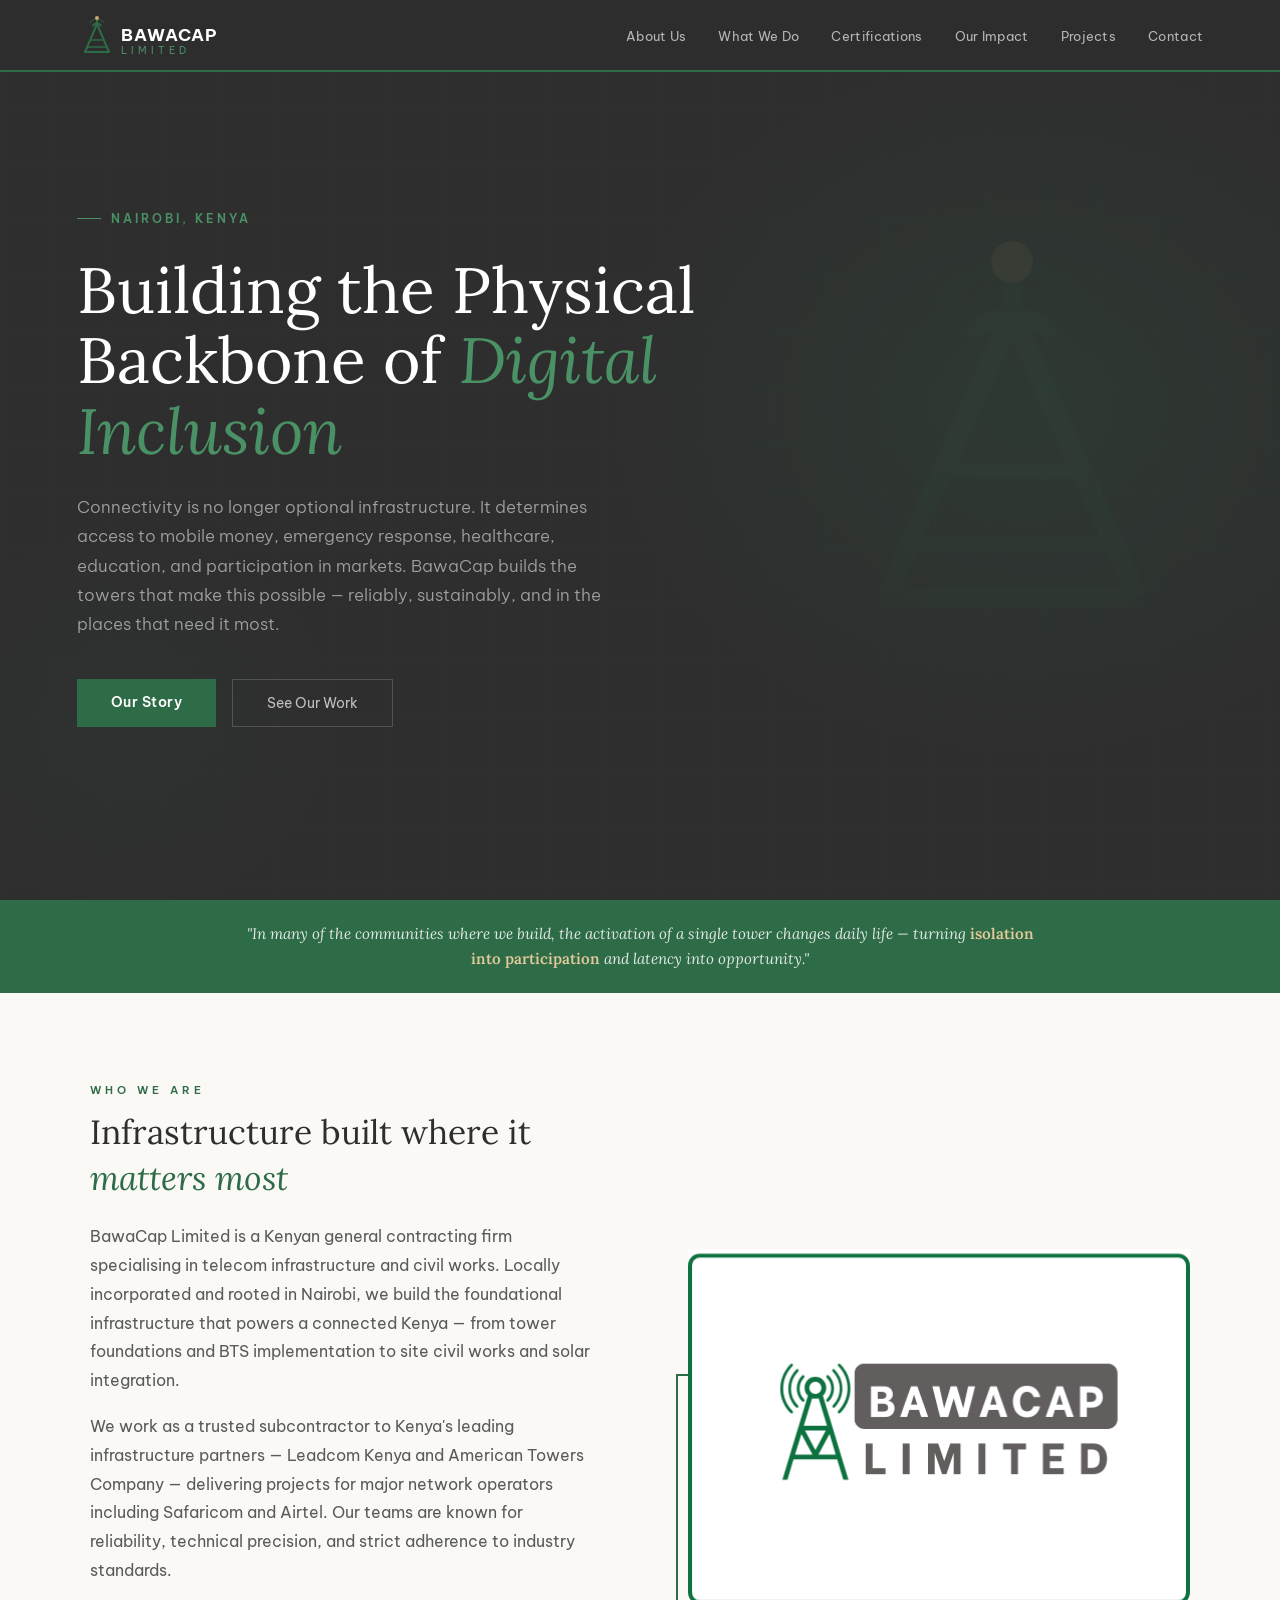
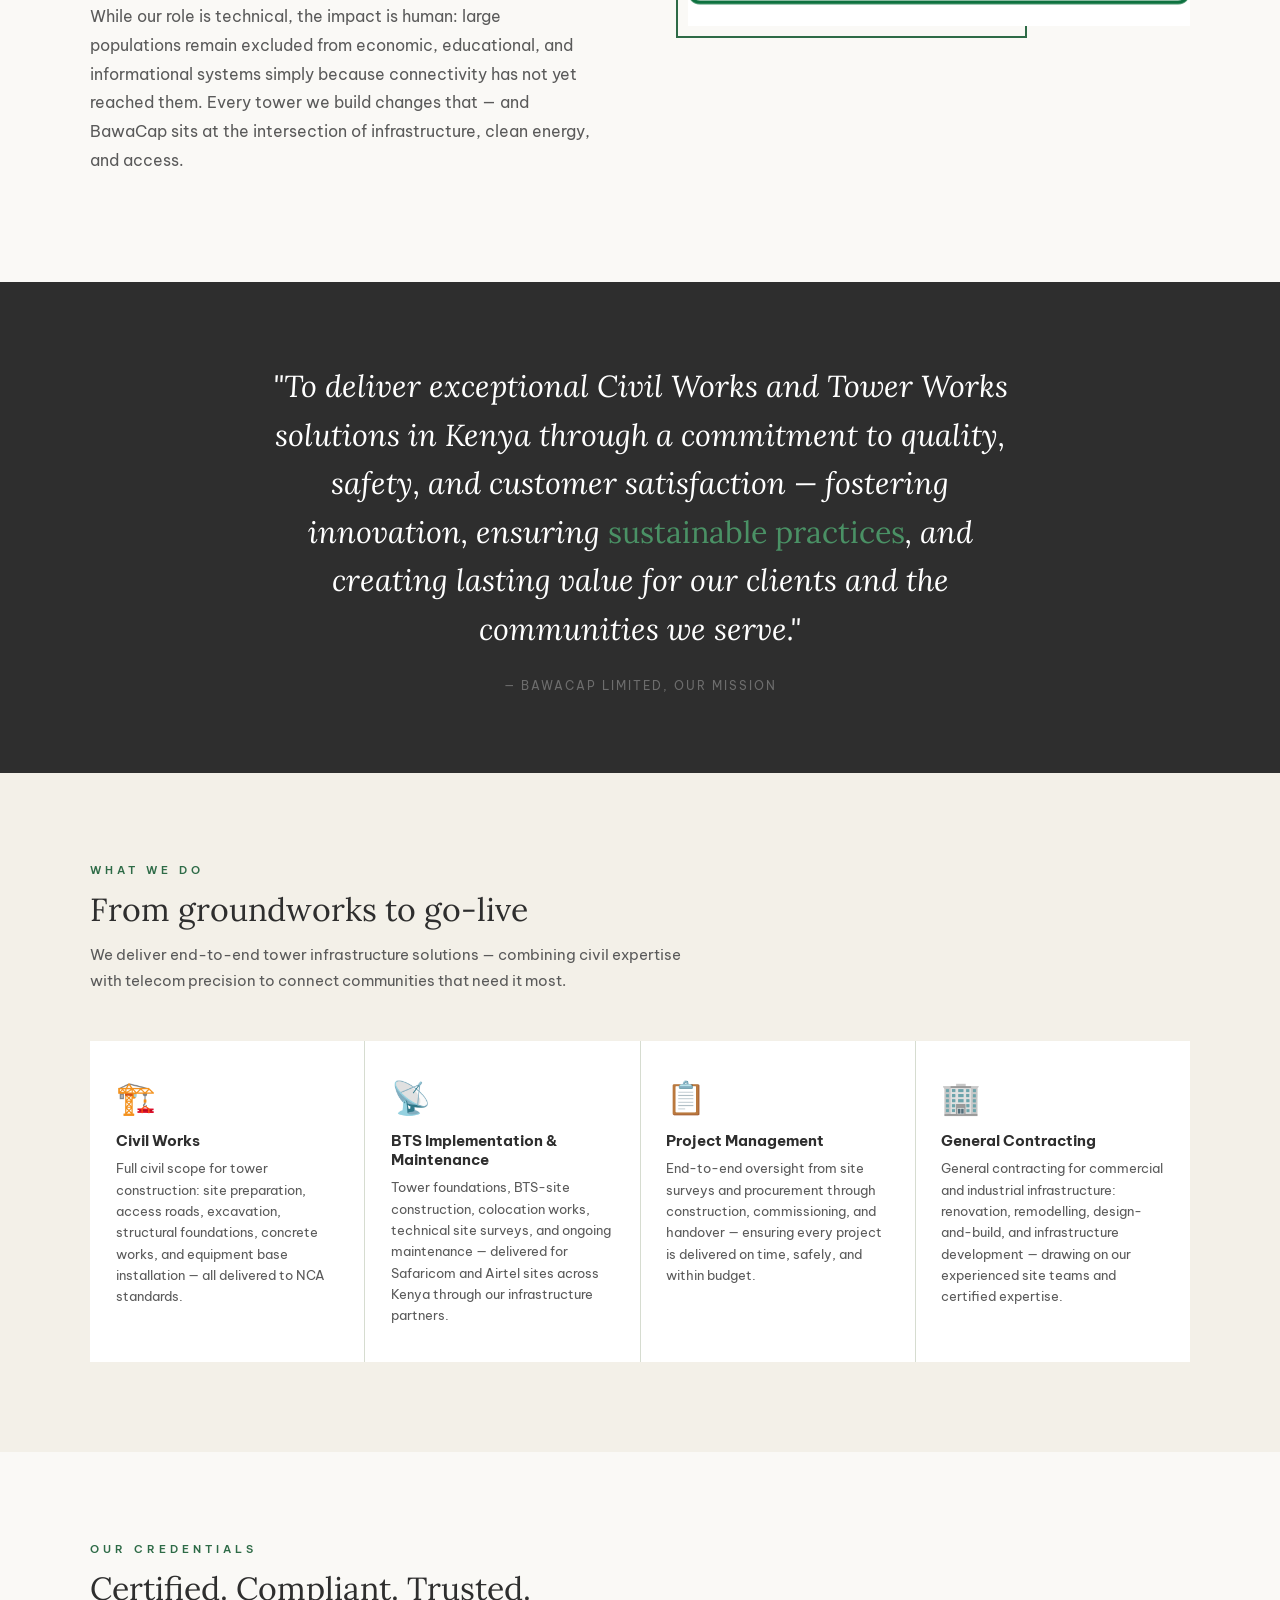
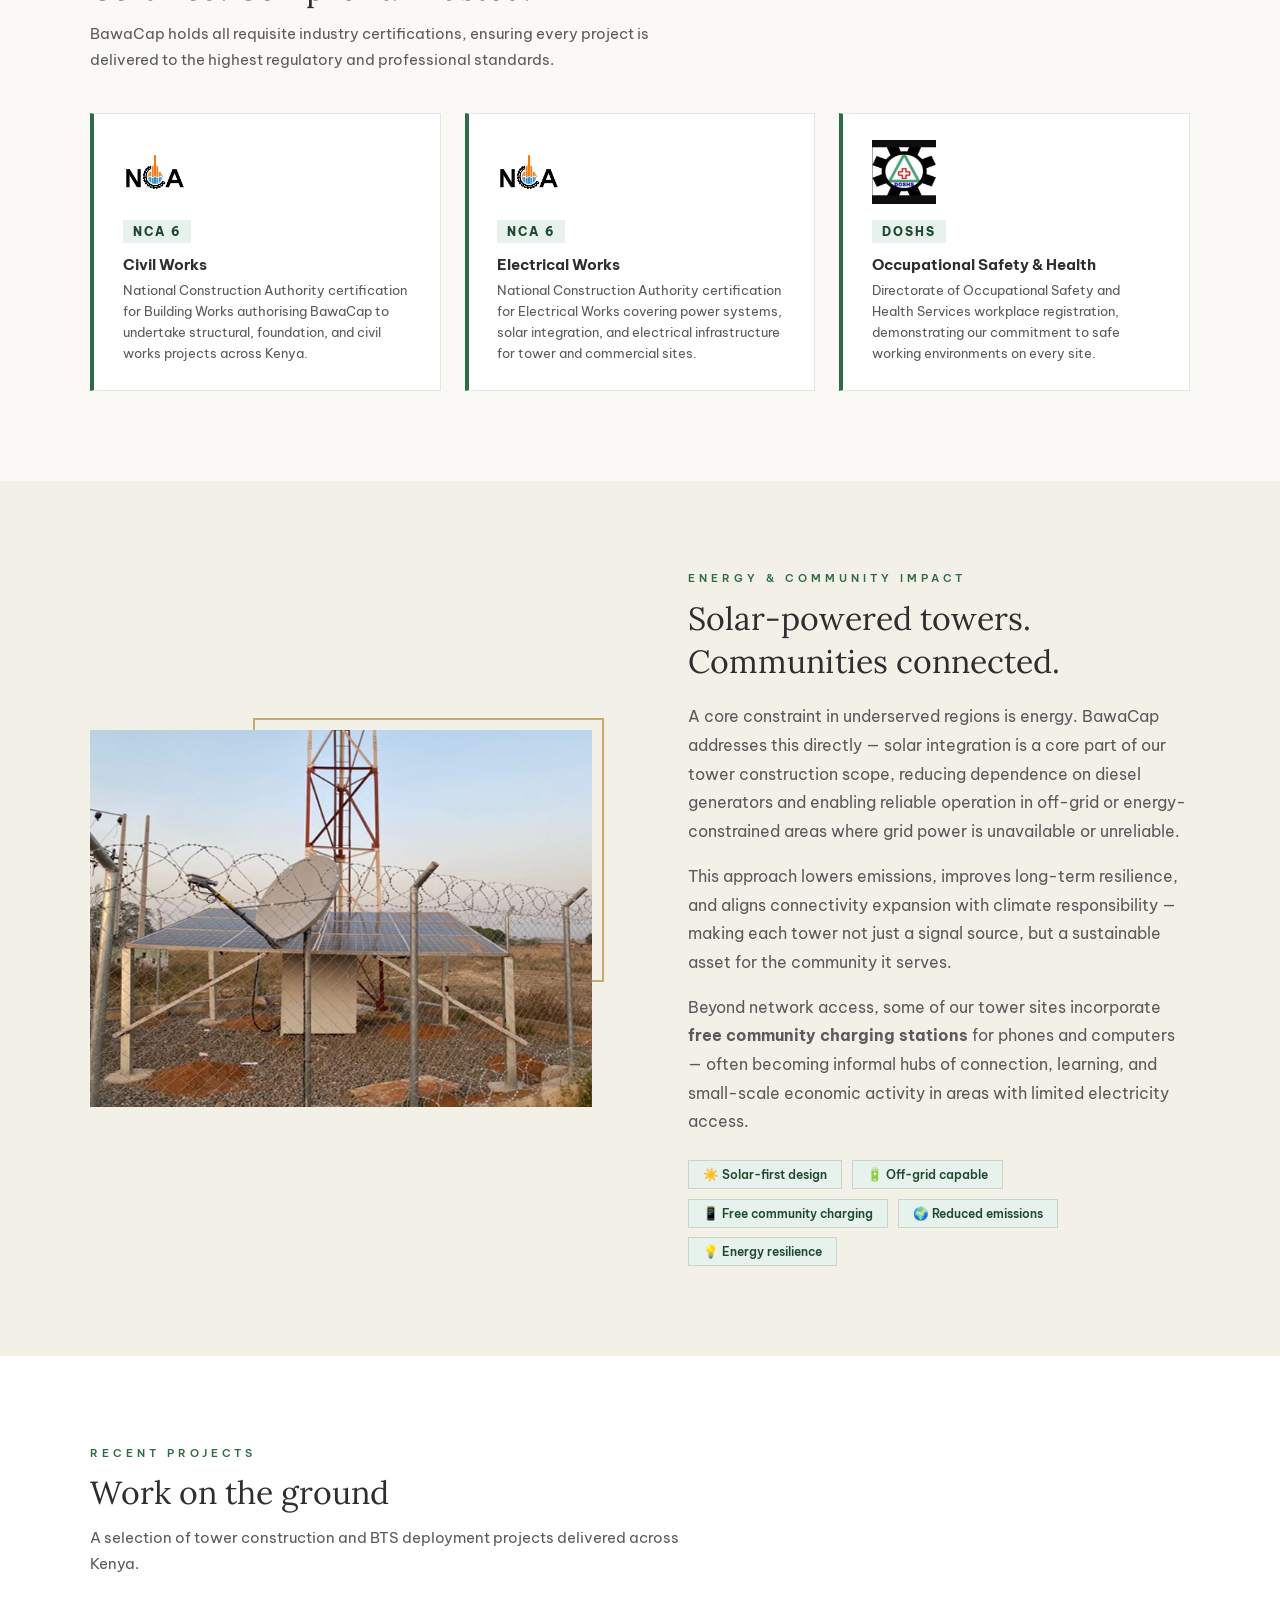
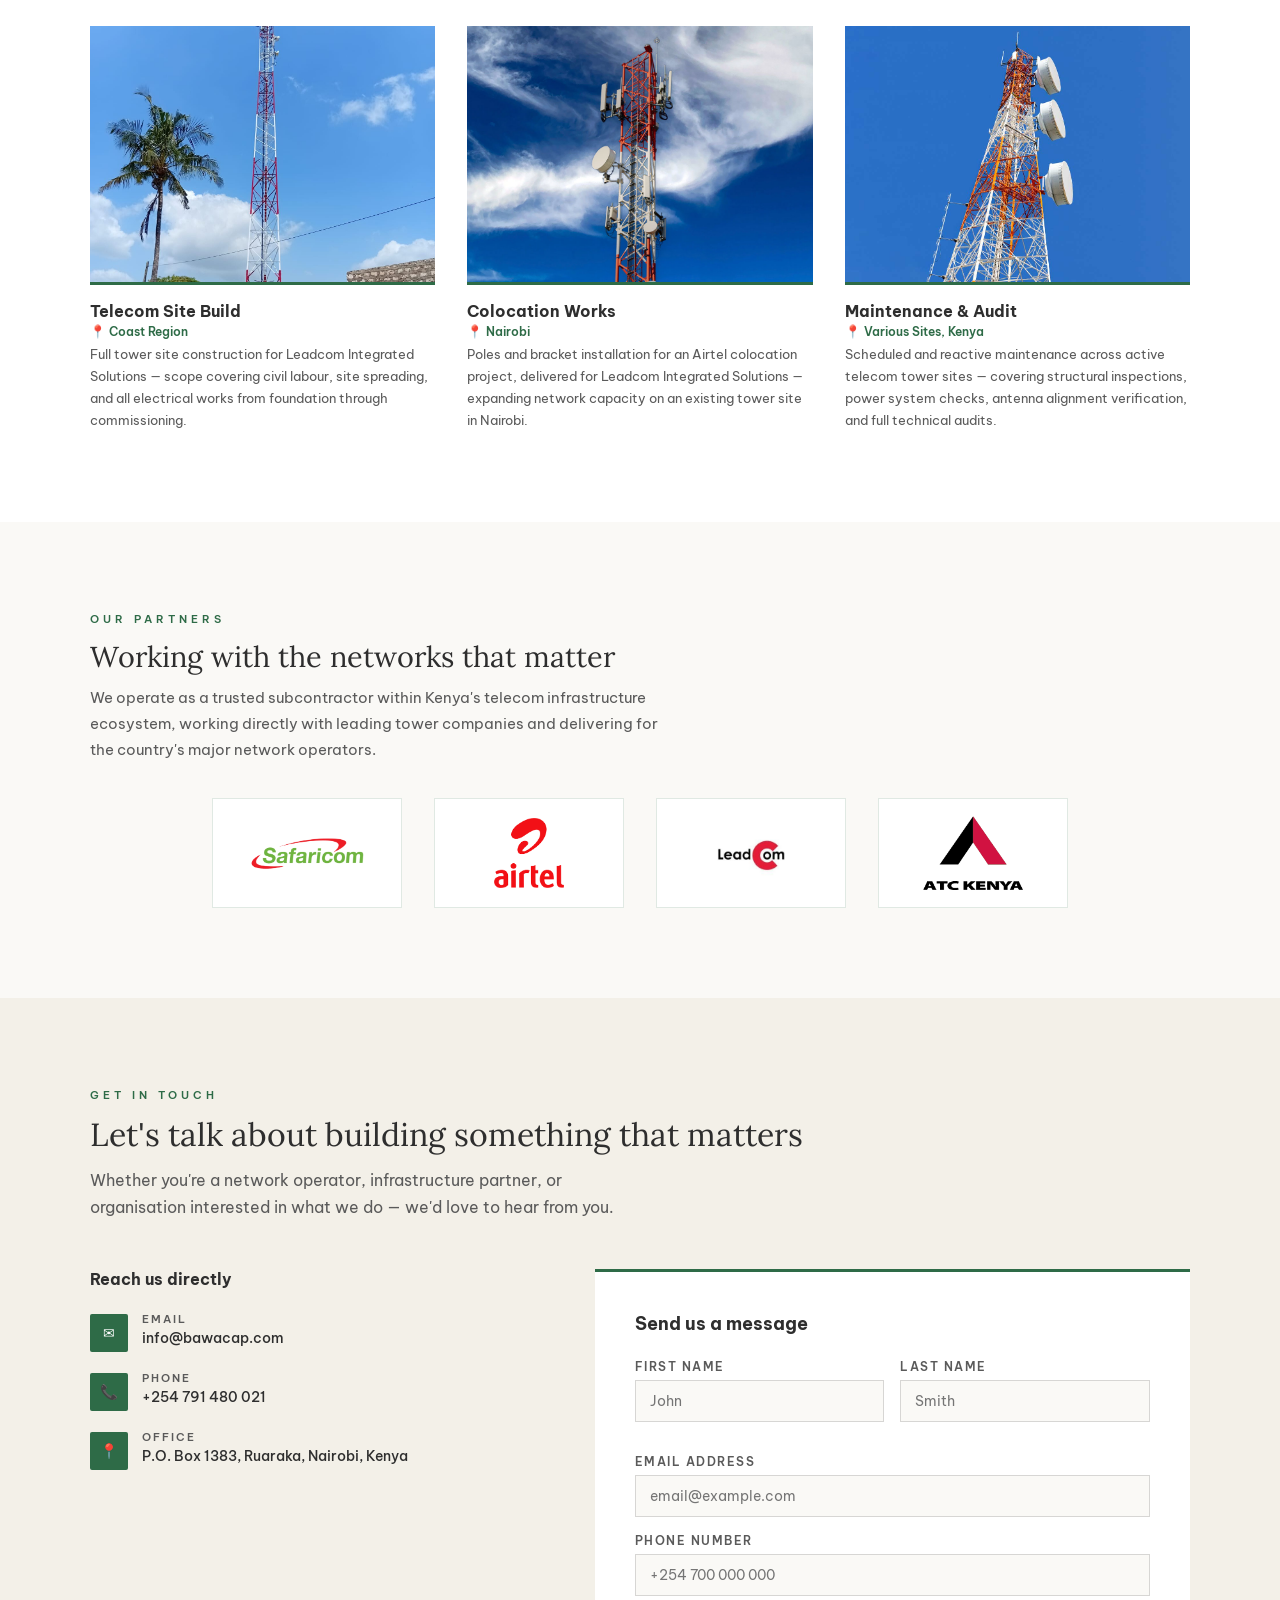
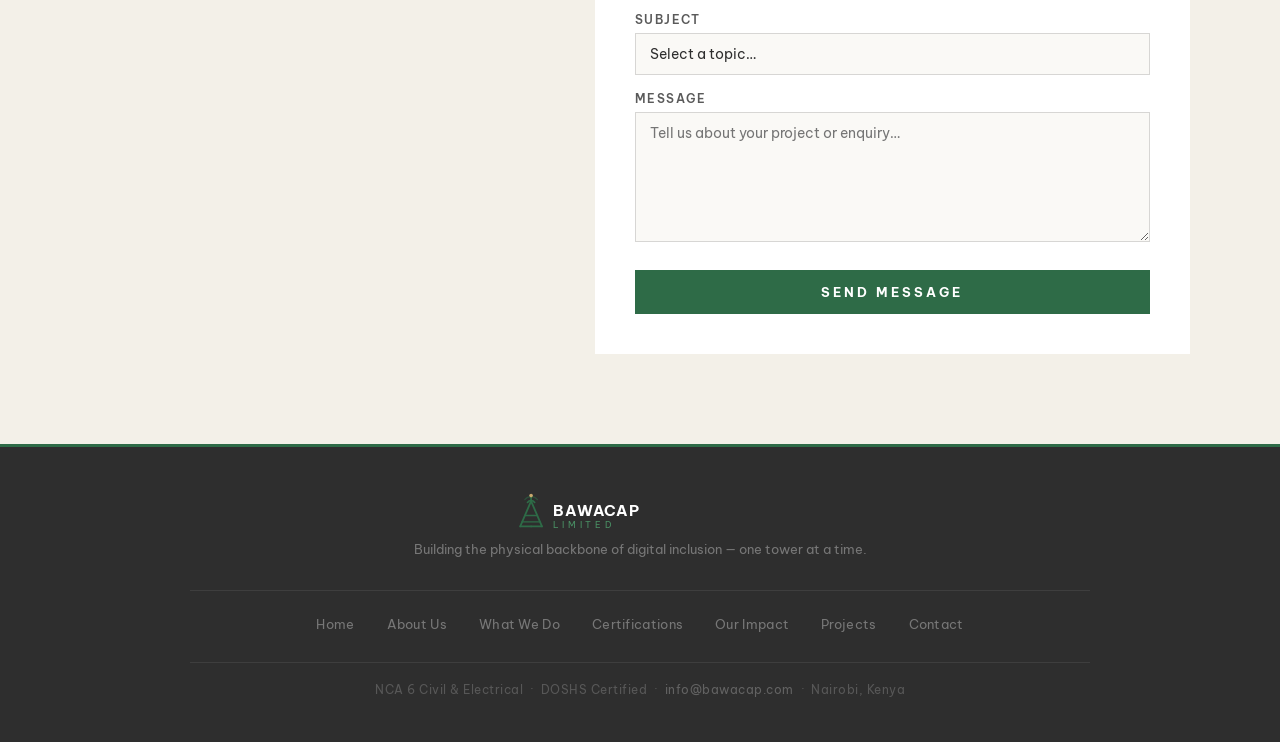
==== index.html @ 8b87ebe3 "Add files via upload" ====
<!DOCTYPE html>
<html lang="en">
<head>
<meta charset="UTF-8" />
<meta name="viewport" content="width=device-width, initial-scale=1.0" />
<title>BawaCap Limited – Building the Physical Backbone of Digital Inclusion</title>
<link href="https://fonts.googleapis.com/css2?family=Be+Vietnam+Pro:ital,wght@0,300;0,400;0,500;0,600;0,700;0,800;1,400&family=Lora:ital,wght@0,400;0,600;1,400&display=swap" rel="stylesheet" />
<style>
  *, *::before, *::after { box-sizing: border-box; margin: 0; padding: 0; }

  :root {
    --green:       #2e6b47;
    --green-dark:  #1e4a30;
    --green-light: #4a9165;
    --green-muted: #e8f2ec;
    --grey:        #5a5a5a;
    --grey-dark:   #2e2e2e;
    --gold:        #c8a96e;
    --gold-light:  #e2c99a;
    --white:       #ffffff;
    --cream:       #faf9f6;
    --warm:        #f3f0e8;
    --text:        #2e2e2e;
    --text-soft:   #5a5a5a;
    --border:      rgba(46,107,71,0.15);
  }

  html { scroll-behavior: smooth; }

  body {
    font-family: 'Be Vietnam Pro', sans-serif;
    background: var(--cream);
    color: var(--text);
    overflow-x: hidden;
  }

  /* ── NAV ── */
  nav {
    position: fixed; top: 0; left: 0; right: 0; z-index: 100;
    background: rgba(46,46,46,0.97);
    backdrop-filter: blur(12px);
    border-bottom: 2px solid var(--green);
    padding: 0 6%;
    display: flex; align-items: center; justify-content: space-between;
    height: 72px;
  }

  .nav-logo { display: flex; align-items: center; text-decoration: none; }
  .nav-logo img { height: 48px; width: auto; object-fit: contain; filter: brightness(0) invert(1); }

  .nav-links { display: flex; align-items: center; gap: 2rem; list-style: none; }
  .nav-links a { text-decoration: none; color: rgba(255,255,255,0.65); font-size: 0.83rem; font-weight: 400; letter-spacing: 0.3px; transition: color 0.2s; }
  .nav-links a:hover { color: var(--green-light); }

  /* ── HERO ── */
  .hero {
    min-height: 100vh;
    background: var(--grey-dark);
    display: flex; align-items: center;
    padding: 130px 6% 100px;
    position: relative; overflow: hidden;
  }

  .hero::before {
    content: '';
    position: absolute; inset: 0;
    background:
      radial-gradient(ellipse 50% 60% at 80% 45%, rgba(46,107,71,0.18) 0%, transparent 65%),
      radial-gradient(ellipse 30% 40% at 10% 80%, rgba(46,107,71,0.07) 0%, transparent 55%);
  }

  .hero-grid {
    position: absolute; inset: 0;
    background-image:
      linear-gradient(rgba(46,107,71,0.04) 1px, transparent 1px),
      linear-gradient(90deg, rgba(46,107,71,0.04) 1px, transparent 1px);
    background-size: 55px 55px;
  }

  .hero-deco {
    position: absolute; right: 3%; top: 50%;
    transform: translateY(-50%);
    opacity: 0.06; pointer-events: none;
  }

  .hero-content { position: relative; max-width: 700px; }

  .hero-eyebrow {
    display: inline-flex; align-items: center; gap: 10px;
    color: var(--green-light); font-size: 0.72rem; letter-spacing: 3px; text-transform: uppercase;
    margin-bottom: 1.8rem; font-weight: 600;
    animation: fadeUp 0.8s ease both;
  }
  .hero-eyebrow::before { content: ''; width: 24px; height: 1px; background: var(--green-light); }

  h1 {
    font-family: 'Lora', serif;
    font-size: clamp(2.4rem, 5vw, 4.2rem);
    color: var(--white); line-height: 1.1; margin-bottom: 1.6rem;
    animation: fadeUp 0.8s 0.15s ease both;
    font-weight: 400;
  }
  h1 em { color: var(--green-light); font-style: italic; }

  .hero-sub {
    color: rgba(255,255,255,0.55); font-size: 1.05rem; font-weight: 300;
    line-height: 1.75; margin-bottom: 2.5rem; max-width: 560px;
    animation: fadeUp 0.8s 0.3s ease both;
  }

  .hero-cta { animation: fadeUp 0.8s 0.45s ease both; display: flex; gap: 1rem; flex-wrap: wrap; }

  .btn-primary {
    background: var(--green); color: var(--white);
    padding: 14px 34px; border: none; cursor: pointer;
    font-family: 'Be Vietnam Pro', sans-serif; font-weight: 600; font-size: 0.85rem;
    letter-spacing: 0.5px; text-decoration: none; display: inline-block;
    transition: background 0.2s, transform 0.2s;
  }
  .btn-primary:hover { background: var(--green-light); transform: translateY(-2px); }

  .btn-outline {
    background: transparent; color: rgba(255,255,255,0.7);
    padding: 14px 34px; border: 1px solid rgba(255,255,255,0.18); cursor: pointer;
    font-family: 'Be Vietnam Pro', sans-serif; font-weight: 400; font-size: 0.85rem;
    text-decoration: none; display: inline-block;
    transition: border-color 0.2s, color 0.2s, transform 0.2s;
  }
  .btn-outline:hover { border-color: var(--green-light); color: var(--green-light); transform: translateY(-2px); }

  /* ── GREEN ACCENT BAR ── */
  .accent-bar {
    background: var(--green);
    padding: 1.4rem 6%;
    display: flex; justify-content: center; align-items: center;
  }
  .accent-bar p {
    color: rgba(255,255,255,0.85); font-size: 0.95rem; font-weight: 400;
    font-style: italic; text-align: center; line-height: 1.6; max-width: 800px;
    font-family: 'Lora', serif;
  }
  .accent-bar p em { color: var(--gold-light); font-style: normal; font-weight: 600; }

  /* ── SECTIONS ── */
  section { padding: 90px 6%; }

  .section-eyebrow {
    font-size: 0.68rem; letter-spacing: 4px; text-transform: uppercase;
    color: var(--green); margin-bottom: 0.75rem; display: block; font-weight: 600;
  }

  /* ── MISSION ── */
  .mission { background: var(--cream); }

  .mission-inner {
    max-width: 1100px; margin: 0 auto;
    display: grid; grid-template-columns: 1fr 1fr; gap: 6rem; align-items: center;
  }

  .mission-text h2 {
    font-family: 'Lora', serif; font-size: 2.1rem; font-weight: 400;
    line-height: 1.35; margin-bottom: 1.4rem; color: var(--grey-dark);
  }
  .mission-text h2 em { color: var(--green); font-style: italic; }
  .mission-text p { font-size: 0.97rem; color: var(--text-soft); line-height: 1.85; margin-bottom: 1.1rem; }

  .mission-img { position: relative; aspect-ratio: 4/3; overflow: visible; }
  .mission-img::after {
    content: '';
    position: absolute; bottom: -12px; left: -12px;
    width: 70%; height: 70%;
    border: 2px solid var(--green); z-index: 0; pointer-events: none;
  }
  .mission-img-placeholder {
    width: 100%; height: 100%; display: flex; align-items: center; justify-content: center;
    background: linear-gradient(135deg, #dce8e1 0%, #b8cfc0 100%);
    color: #7a9e88; font-size: 0.72rem; letter-spacing: 2px; text-transform: uppercase;
    position: relative; z-index: 1;
  }

  /* ── PULL QUOTE ── */
  .pull-section {
    background: var(--grey-dark);
    padding: 80px 6%; text-align: center;
  }
  .pull-quote {
    max-width: 780px; margin: 0 auto;
    font-family: 'Lora', serif; font-size: clamp(1.35rem, 2.8vw, 1.9rem);
    color: var(--white); line-height: 1.6; font-style: italic; font-weight: 400;
  }
  .pull-quote em { color: var(--green-light); font-style: normal; }
  .pull-attr { margin-top: 1.5rem; font-size: 0.75rem; color: rgba(255,255,255,0.3); letter-spacing: 2px; text-transform: uppercase; }

  /* ── SERVICES ── */
  .services { background: var(--warm); }

  .services-header { max-width: 1100px; margin: 0 auto 3rem; }
  .services-header h2 { font-family: 'Lora', serif; font-size: 2rem; font-weight: 400; color: var(--grey-dark); }
  .services-header p { font-size: 0.95rem; color: var(--text-soft); line-height: 1.7; margin-top: 0.75rem; max-width: 600px; }

  .services-grid {
    display: grid; grid-template-columns: repeat(4, 1fr); gap: 1px;
    background: var(--border); max-width: 1100px; margin: 0 auto;
  }

  .service-card {
    background: var(--white); padding: 2.2rem 1.6rem;
    position: relative; overflow: hidden; transition: background 0.3s;
  }
  .service-card::after {
    content: ''; position: absolute; bottom: 0; left: 0; right: 0; height: 3px;
    background: var(--green); transform: scaleX(0); transition: transform 0.3s;
  }
  .service-card:hover { background: var(--grey-dark); }
  .service-card:hover::after { transform: scaleX(1); }
  .service-card:hover .svc-icon { color: var(--green-light); }
  .service-card:hover h3 { color: var(--white); }
  .service-card:hover p  { color: rgba(255,255,255,0.5); }

  .svc-icon { font-size: 2rem; margin-bottom: 0.9rem; color: var(--green); transition: color 0.3s; display: block; }
  .service-card h3 { font-size: 0.92rem; font-weight: 700; margin-bottom: 0.5rem; transition: color 0.3s; line-height: 1.3; }
  .service-card p  { font-size: 0.81rem; color: var(--text-soft); line-height: 1.65; transition: color 0.3s; }

  /* ── CERTIFICATIONS ── */
  .certs { background: var(--cream); }

  .certs-inner { max-width: 1100px; margin: 0 auto; }
  .certs-inner h2 { font-family: 'Lora', serif; font-size: 2rem; font-weight: 400; color: var(--grey-dark); margin-bottom: 0.75rem; }
  .certs-inner > p { font-size: 0.96rem; color: var(--text-soft); line-height: 1.7; margin-bottom: 2.5rem; max-width: 600px; }

  .certs-grid {
    display: grid; grid-template-columns: repeat(4, 1fr); gap: 1.5rem;
  }

  .cert-card {
    background: var(--white); border: 1px solid var(--border);
    border-left: 4px solid var(--green);
    padding: 1.6rem 1.8rem;
  }
  .cert-badge {
    display: inline-block;
    background: var(--green-muted); color: var(--green-dark);
    font-size: 0.72rem; font-weight: 800; letter-spacing: 2px; text-transform: uppercase;
    padding: 4px 10px; margin-bottom: 0.75rem;
  }
  .cert-card h3 { font-size: 0.92rem; font-weight: 700; margin-bottom: 0.4rem; color: var(--grey-dark); }
  .cert-card p  { font-size: 0.82rem; color: var(--text-soft); line-height: 1.6; }

  /* ── IMPACT ── */
  .impact { background: var(--warm); }

  .impact-inner {
    max-width: 1100px; margin: 0 auto;
    display: grid; grid-template-columns: 1fr 1fr; gap: 6rem; align-items: center;
  }

  .impact-img { position: relative; aspect-ratio: 4/3; overflow: visible; }
  .impact-img::after {
    content: '';
    position: absolute; top: -12px; right: -12px;
    width: 70%; height: 70%;
    border: 2px solid var(--gold); z-index: 0; pointer-events: none;
  }
  .impact-img-placeholder { width:100%;height:100%;position:relative;z-index:1; }

  .impact-text h2 { font-family: 'Lora', serif; font-size: 2rem; font-weight: 400; line-height: 1.35; margin-bottom: 1.2rem; color: var(--grey-dark); }
  .impact-text p  { font-size: 0.97rem; color: var(--text-soft); line-height: 1.85; margin-bottom: 1rem; }

  .impact-pills { display: flex; flex-wrap: wrap; gap: 0.6rem; margin-top: 1.5rem; }
  .pill {
    background: var(--green-muted); color: var(--green-dark);
    border: 1px solid rgba(46,107,71,0.2);
    padding: 6px 14px; font-size: 0.78rem; font-weight: 600;
  }

  /* ── PROJECTS ── */
  .projects { background: var(--white); }

  .projects-header { max-width: 1100px; margin: 0 auto 3rem; }
  .projects-header h2 { font-family: 'Lora', serif; font-size: 2rem; font-weight: 400; color: var(--grey-dark); }
  .projects-header p { font-size: 0.96rem; color: var(--text-soft); line-height: 1.7; margin-top: 0.75rem; max-width: 600px; }

  .projects-grid {
    display: grid; grid-template-columns: repeat(3, 1fr); gap: 2rem;
    max-width: 1100px; margin: 0 auto;
  }

  .project-card { overflow: hidden; }
  .project-img {
    aspect-ratio: 4/3;
    background: linear-gradient(135deg, #dce8e1 0%, #b8cfc0 100%);
    display: flex; align-items: center; justify-content: center;
    color: #7a9e88; font-size: 0.72rem; letter-spacing: 2px; text-transform: uppercase;
    margin-bottom: 1rem; border-bottom: 3px solid var(--green);
  }
  .project-card h3 { font-size: 1rem; font-weight: 700; margin-bottom: 0.2rem; }
  .project-card .location { font-size: 0.78rem; color: var(--green); font-weight: 600; margin-bottom: 0.35rem; }
  .project-card p  { font-size: 0.83rem; color: var(--text-soft); line-height: 1.65; }

  /* ── PARTNERS ── */
  .partners { background: var(--cream); }
  .partners-inner { max-width: 1100px; margin: 0 auto; }
  .partners-inner h2 { font-family: 'Lora', serif; font-size: 1.8rem; font-weight: 400; color: var(--grey-dark); margin-bottom: 0.6rem; }
  .partners-inner > p { font-size: 0.96rem; color: var(--text-soft); line-height: 1.7; margin-bottom: 2.2rem; max-width: 580px; }
  .partner-logos { display: flex; gap: 2rem; flex-wrap: wrap; align-items: center; justify-content: center; }
  .partner-logo {
    height: 110px; width: 190px;
    background: var(--white); border: 1px solid var(--border);
    display: flex; align-items: center; justify-content: center;
    padding: 1.2rem;
    transition: box-shadow 0.2s, border-color 0.2s;
  }
  .partner-logo:hover { border-color: var(--green); box-shadow: 0 4px 16px rgba(46,107,71,0.1); }
  .partner-logo img { max-height: 74px; max-width: 150px; width: auto; height: auto; object-fit: contain; display: block; }

  /* ── CONTACT PAGE ── */
  .contact-section { background: var(--warm); }

  .contact-inner { max-width: 1100px; margin: 0 auto; }
  .contact-inner > h2 { font-family: 'Lora', serif; font-size: 2rem; font-weight: 400; color: var(--grey-dark); margin-bottom: 0.75rem; }
  .contact-inner > p  { font-size: 0.97rem; color: var(--text-soft); line-height: 1.75; margin-bottom: 3rem; max-width: 560px; }

  .contact-layout {
    display: grid; grid-template-columns: 1fr 1.4fr; gap: 5rem; align-items: start;
  }

  .contact-details h3 { font-size: 1rem; font-weight: 700; margin-bottom: 1.4rem; color: var(--grey-dark); }

  .contact-item {
    display: flex; align-items: flex-start; gap: 14px; margin-bottom: 1.2rem;
  }
  .cc-icon {
    width: 38px; height: 38px; background: var(--green); border-radius: 2px;
    display: flex; align-items: center; justify-content: center;
    color: white; font-size: 0.9rem; flex-shrink: 0; margin-top: 2px;
  }
  .cc-text .cc-label { font-size: 0.66rem; letter-spacing: 2px; text-transform: uppercase; color: var(--text-soft); margin-bottom: 3px; font-weight: 600; }
  .cc-text .cc-value { font-size: 0.9rem; color: var(--grey-dark); font-weight: 500; }

  .contact-form { background: var(--white); padding: 2.5rem; border-top: 3px solid var(--green); }
  .contact-form h3 { font-size: 1.1rem; font-weight: 700; margin-bottom: 1.5rem; color: var(--grey-dark); }

  .form-row { display: grid; grid-template-columns: 1fr 1fr; gap: 1rem; margin-bottom: 1rem; }
  .form-group { margin-bottom: 1rem; }
  .form-group label { display: block; font-size: 0.72rem; font-weight: 600; letter-spacing: 1.5px; text-transform: uppercase; color: var(--text-soft); margin-bottom: 6px; }
  .form-group input,
  .form-group select,
  .form-group textarea {
    width: 100%; padding: 11px 14px;
    border: 1px solid rgba(58,58,58,0.18); background: var(--cream);
    font-family: 'Be Vietnam Pro', sans-serif; font-size: 0.9rem; color: var(--grey-dark);
    outline: none; transition: border-color 0.2s; appearance: none;
  }
  .form-group input:focus,
  .form-group select:focus,
  .form-group textarea:focus { border-color: var(--green); background: var(--white); }
  .form-group textarea { resize: vertical; min-height: 130px; }

  .btn-submit {
    width: 100%; background: var(--green); color: var(--white);
    padding: 14px; border: none; cursor: pointer;
    font-family: 'Be Vietnam Pro', sans-serif; font-weight: 700;
    font-size: 0.82rem; letter-spacing: 3px; text-transform: uppercase;
    transition: background 0.2s;
    margin-top: 0.5rem;
  }
  .btn-submit:hover { background: var(--green-dark); }

  /* ── FOOTER ── */
  footer { background: var(--grey-dark); padding: 2.8rem 6%; border-top: 3px solid var(--green); }

  .footer-inner {
    max-width: 900px; margin: 0 auto;
    display: flex; flex-direction: column; align-items: center; gap: 1.8rem;
  }

  .footer-logo img { height: 40px; width: auto; filter: brightness(0) invert(1); margin-bottom: 1rem; display: block; }
  .footer-desc { font-size: 0.82rem; color: rgba(255,255,255,0.35); line-height: 1.75; margin-top: 0.5rem; text-align: center; max-width: 520px; }

  /* Social icons — muted, ready to activate later */
  .footer-socials { display: none; }
  .social-link { display: none; }

  .footer-nav {
    display: flex; gap: 2rem; flex-wrap: wrap; justify-content: center;
    list-style: none; border-top: 1px solid rgba(255,255,255,0.08); padding-top: 1.4rem; width: 100%;
  }
  .footer-nav a { color: rgba(255,255,255,0.35); text-decoration: none; font-size: 0.8rem; transition: color 0.2s; letter-spacing: 0.3px; }
  .footer-nav a:hover { color: var(--green-light); }

  .footer-bottom {
    width: 100%; border-top: 1px solid rgba(255,255,255,0.08);
    padding-top: 1.2rem; text-align: center;
    font-size: 0.74rem; color: rgba(255,255,255,0.2); letter-spacing: 0.5px;
  }
  .footer-bottom a { color: rgba(255,255,255,0.25); text-decoration: none; }
  .footer-bottom a:hover { color: var(--green-light); }

  /* Hide old multi-column footer elements if present */
  .footer-links, .footer-legal { display: none; }

  @keyframes fadeUp {
    from { opacity: 0; transform: translateY(20px); }
    to   { opacity: 1; transform: translateY(0); }
  }

  @media (max-width: 900px) {
    .mission-inner, .impact-inner, .contact-layout { grid-template-columns: 1fr; gap: 3rem; }
    .services-grid { grid-template-columns: repeat(2, 1fr); }
    .projects-grid { grid-template-columns: repeat(2, 1fr); }
    .certs-grid    { grid-template-columns: repeat(2, 1fr); }
    .footer-inner  { grid-template-columns: 1fr; gap: 2rem; }
    .form-row      { grid-template-columns: 1fr; }
  }
  @media (max-width: 600px) {
    .services-grid { grid-template-columns: 1fr; }
    .projects-grid { grid-template-columns: 1fr; }
    .certs-grid    { grid-template-columns: 1fr; }
    .nav-links     { display: none; }
  }
</style>
</head>
<body>

<!-- NAV -->
<nav>
  <a href="#" class="nav-logo" aria-label="BawaCap Limited">
    <!-- Clean horizontal SVG logo: tower icon + plain wordmark -->
    <svg height="42" viewBox="0 0 280 42" fill="none" xmlns="http://www.w3.org/2000/svg">
      <!-- Tower legs -->
      <line x1="20" y1="38" x2="8"  y2="38" stroke="#2e6b47" stroke-width="2" stroke-linecap="round"/>
      <line x1="20" y1="38" x2="32" y2="38" stroke="#2e6b47" stroke-width="2" stroke-linecap="round"/>
      <line x1="20" y1="10" x2="8"  y2="38" stroke="#2e6b47" stroke-width="2" stroke-linecap="round"/>
      <line x1="20" y1="10" x2="32" y2="38" stroke="#2e6b47" stroke-width="2" stroke-linecap="round"/>
      <!-- Braces -->
      <line x1="13" y1="26" x2="27" y2="26" stroke="#2e6b47" stroke-width="1.5" stroke-linecap="round"/>
      <line x1="10" y1="33" x2="30" y2="33" stroke="#2e6b47" stroke-width="1.5" stroke-linecap="round"/>
      <!-- Mast -->
      <line x1="20" y1="4"  x2="20" y2="10" stroke="#2e6b47" stroke-width="2" stroke-linecap="round"/>
      <!-- Signal arcs -->
      <path d="M16 11.5 A5 5 0 0 1 24 11.5" stroke="#2e6b47" stroke-width="1.8" fill="none" stroke-linecap="round"/>
      <path d="M13 8.5  A9 9 0 0 1 27 8.5"  stroke="#2e6b47" stroke-width="1.3" fill="none" stroke-linecap="round" opacity="0.55"/>
      <!-- Gold apex dot -->
      <circle cx="20" cy="4" r="2" fill="#c8a96e"/>
      <!-- Wordmark: BAWACAP LIMITED -->
      <text x="44" y="27"
        font-family="Be Vietnam Pro, sans-serif"
        font-size="17"
        font-weight="700"
        letter-spacing="1"
        fill="#ffffff">BAWACAP</text>
      <text x="44" y="40"
        font-family="Be Vietnam Pro, sans-serif"
        font-size="9.5"
        font-weight="400"
        letter-spacing="4"
        fill="#4a9165">LIMITED</text>
    </svg>
  </a>
  <ul class="nav-links">
    <li><a href="#mission">About Us</a></li>
    <li><a href="#services">What We Do</a></li>
    <li><a href="#certifications">Certifications</a></li>
    <li><a href="#impact">Our Impact</a></li>
    <li><a href="#projects">Projects</a></li>
    <li><a href="#contact">Contact</a></li>
  </ul>
</nav>

<!-- HERO -->
<section class="hero">
  <div class="hero-grid"></div>
  <svg class="hero-deco" width="460" height="540" viewBox="0 0 44 44" fill="none">
    <line x1="22" y1="36" x2="10" y2="36" stroke="#2e6b47" stroke-width="2"/>
    <line x1="22" y1="36" x2="34" y2="36" stroke="#2e6b47" stroke-width="2"/>
    <line x1="22" y1="9"  x2="10" y2="36" stroke="#2e6b47" stroke-width="2"/>
    <line x1="22" y1="9"  x2="34" y2="36" stroke="#2e6b47" stroke-width="2"/>
    <line x1="15" y1="24" x2="29" y2="24" stroke="#2e6b47" stroke-width="1.5"/>
    <line x1="12" y1="31" x2="32" y2="31" stroke="#2e6b47" stroke-width="1.5"/>
    <line x1="22" y1="4"  x2="22" y2="9"  stroke="#2e6b47" stroke-width="2"/>
    <path d="M18 11 A5.5 5.5 0 0 1 26 11" stroke="#2e6b47" stroke-width="1.8" fill="none"/>
    <path d="M15 8 A9 9 0 0 1 29 8" stroke="#2e6b47" stroke-width="1.3" fill="none" opacity="0.55"/>
    <circle cx="22" cy="4" r="2" fill="#c8a96e"/>
  </svg>

  <div class="hero-content">
    <div class="hero-eyebrow">Nairobi, Kenya</div>
    <h1>Building the Physical Backbone of <em>Digital Inclusion</em></h1>
    <p class="hero-sub">
      Connectivity is no longer optional infrastructure. It determines access to mobile money, emergency response, healthcare, education, and participation in markets. BawaCap builds the towers that make this possible — reliably, sustainably, and in the places that need it most.
    </p>
    <div class="hero-cta">
      <a href="#mission" class="btn-primary">Our Story</a>
      <a href="#projects" class="btn-outline">See Our Work</a>
    </div>
  </div>
</section>

<!-- ACCENT BAR -->
<div class="accent-bar">
  <p>"In many of the communities where we build, the activation of a single tower changes daily life — turning <em>isolation into participation</em> and latency into opportunity."</p>
</div>

<!-- MISSION / ABOUT -->
<section class="mission" id="mission">
  <div class="mission-inner">
    <div class="mission-text">
      <span class="section-eyebrow">Who We Are</span>
      <h2>Infrastructure built where it <em>matters most</em></h2>
      <p>BawaCap Limited is a Kenyan general contracting firm specialising in telecom infrastructure and civil works. Locally incorporated and rooted in Nairobi, we build the foundational infrastructure that powers a connected Kenya — from tower foundations and BTS implementation to site civil works and solar integration.</p>
      <p>We work as a trusted subcontractor to Kenya's leading infrastructure partners — Leadcom Kenya and American Towers Company — delivering projects for major network operators including Safaricom and Airtel. Our teams are known for reliability, technical precision, and strict adherence to industry standards.</p>
      <p>While our role is technical, the impact is human: large populations remain excluded from economic, educational, and informational systems simply because connectivity has not yet reached them. Every tower we build changes that — and BawaCap sits at the intersection of infrastructure, clean energy, and access.</p>
    </div>
    <div class="mission-img">
      <!-- Place your company/team image at Images/about-us.jpg -->
      <img src="Images/Telecom Centered Logo.png"
           alt="BawaCap team on site"
           style="width:100%; height:100%; object-fit:cover; display:block; position:relative; z-index:1;"
           onerror="this.style.display='none'; this.nextElementSibling.style.display='flex';" />
      <div class="mission-img-placeholder" style="display:none; position:absolute; inset:0;">Company Image</div>
    </div>
  </div>
</section>

<!-- PULL QUOTE -->
<div class="pull-section">
  <p class="pull-quote">"To deliver exceptional Civil Works and Tower Works solutions in Kenya through a commitment to quality, safety, and customer satisfaction — fostering innovation, ensuring <em>sustainable practices</em>, and creating lasting value for our clients and the communities we serve."</p>
  <p class="pull-attr">— BawaCap Limited, Our Mission</p>
</div>

<!-- WHAT WE DO -->
<section class="services" id="services">
  <div class="services-header">
    <span class="section-eyebrow">What We Do</span>
    <h2>From groundworks to go-live</h2>
    <p>We deliver end-to-end tower infrastructure solutions — combining civil expertise with telecom precision to connect communities that need it most.</p>
  </div>
  <div class="services-grid">
    <div class="service-card">
      <span class="svc-icon">🏗️</span>
      <h3>Civil Works</h3>
      <p>Full civil scope for tower construction: site preparation, access roads, excavation, structural foundations, concrete works, and equipment base installation — all delivered to NCA standards.</p>
    </div>
    <div class="service-card">
      <span class="svc-icon">📡</span>
      <h3>BTS Implementation & Maintenance</h3>
      <p>Tower foundations, BTS-site construction, colocation works, technical site surveys, and ongoing maintenance — delivered for Safaricom and Airtel sites across Kenya through our infrastructure partners.</p>
    </div>
    <div class="service-card">
      <span class="svc-icon">📋</span>
      <h3>Project Management</h3>
      <p>End-to-end oversight from site surveys and procurement through construction, commissioning, and handover — ensuring every project is delivered on time, safely, and within budget.</p>
    </div>
    <div class="service-card">
      <span class="svc-icon">🏢</span>
      <h3>General Contracting</h3>
      <p>General contracting for commercial and industrial infrastructure: renovation, remodelling, design-and-build, and infrastructure development — drawing on our experienced site teams and certified expertise.</p>
    </div>
  </div>
</section>

<!-- CERTIFICATIONS -->
<section class="certs" id="certifications">
  <div class="certs-inner">
    <span class="section-eyebrow">Our Credentials</span>
    <h2>Certified. Compliant. Trusted.</h2>
    <p>BawaCap holds all requisite industry certifications, ensuring every project is delivered to the highest regulatory and professional standards.</p>
    <div class="certs-grid" style="grid-template-columns: repeat(3, 1fr);">
      <div class="cert-card">
        <img src="Images/NCA.png" alt="NCA — National Construction Authority"
             style="height:64px; width:auto; object-fit:contain; display:block; margin-bottom:1rem;" />
        <span class="cert-badge">NCA 6</span>
        <h3>Civil Works</h3>
        <p>National Construction Authority certification for Building Works <!--Reg. No. <strong>92114/B/0325</strong>--> authorising BawaCap to undertake structural, foundation, and civil works projects across Kenya.</p>
      </div>
      <div class="cert-card">
        <img src="Images/NCA.png" alt="NCA — National Construction Authority"
             style="height:64px; width:auto; object-fit:contain; display:block; margin-bottom:1rem;" />
        <span class="cert-badge">NCA 6</span>
        <h3>Electrical Works</h3>
        <p>National Construction Authority certification for Electrical Works <!--Reg. No. <strong>92114/E/0325</strong>-->covering power systems, solar integration, and electrical infrastructure for tower and commercial sites.</p>
      </div>
      <div class="cert-card">
        <img src="Images/Dosh.jpg" alt="DOSHS — Directorate of Occupational Safety and Health Services"
             style="height:64px; width:auto; object-fit:contain; display:block; margin-bottom:1rem;" />
        <span class="cert-badge">DOSHS</span>
        <h3>Occupational Safety &amp; Health</h3>
        <p><!--Cert. No. <strong>NRB/0024254/02/25</strong>-->Directorate of Occupational Safety and Health Services workplace registration, demonstrating our commitment to safe working environments on every site.</p>
      </div>
    </div>
  </div>
</section>

<!-- IMPACT / SOLAR -->
<section class="impact" id="impact">
  <div class="impact-inner">
    <div class="impact-img">
      <img src="Images/solar-panels.png" alt="Solar-powered tower site in Kenya" style="width:100%;height:100%;object-fit:cover;display:block;position:relative;z-index:1;" />
    </div>
    <div class="impact-text">
      <span class="section-eyebrow">Energy &amp; Community Impact</span>
      <h2>Solar-powered towers. Communities connected.</h2>
      <p>A core constraint in underserved regions is energy. BawaCap addresses this directly — solar integration is a core part of our tower construction scope, reducing dependence on diesel generators and enabling reliable operation in off-grid or energy-constrained areas where grid power is unavailable or unreliable.</p>
      <p>This approach lowers emissions, improves long-term resilience, and aligns connectivity expansion with climate responsibility — making each tower not just a signal source, but a sustainable asset for the community it serves.</p>
      <p>Beyond network access, some of our tower sites incorporate <strong>free community charging stations</strong> for phones and computers — often becoming informal hubs of connection, learning, and small-scale economic activity in areas with limited electricity access.</p>
      <div class="impact-pills">
        <span class="pill">☀️ Solar-first design</span>
        <span class="pill">🔋 Off-grid capable</span>
        <span class="pill">📱 Free community charging</span>
        <span class="pill">🌍 Reduced emissions</span>
        <span class="pill">💡 Energy resilience</span>
      </div>
    </div>
  </div>
</section>

<!-- PROJECTS -->
<section class="projects" id="projects">
  <div class="projects-header">
    <span class="section-eyebrow">Recent Projects</span>
    <h2>Work on the ground</h2>
    <p>A selection of tower construction and BTS deployment projects delivered across Kenya.</p>
  </div>
  <div class="projects-grid">
    <div class="project-card">
      <!-- Place project image at Images/project-diani.jpg (recommended: 800×500px) -->
      <div class="project-img" style="position:relative; padding:0; overflow:hidden;">
        <img src="Images/coast.jpg"
             alt="Diani MSR Telecom Site Build"
             style="width:100%; height:100%; object-fit:cover; display:block;"
             onerror="this.style.display='none'; this.nextElementSibling.style.display='flex';" />
        <div style="display:none; width:100%; height:100%; align-items:center; justify-content:center; background:linear-gradient(135deg,#dce8e1,#b8cfc0); color:#7a9e88; font-size:0.72rem; letter-spacing:2px; text-transform:uppercase; position:absolute; inset:0;">Project Image</div>
      </div>
      <h3>Telecom Site Build</h3>
      <div class="location">📍 Coast Region</div>
      <p>Full tower site construction for Leadcom Integrated Solutions — scope covering civil labour, site spreading, and all electrical works from foundation through commissioning.</p>
    </div>
    <div class="project-card">
      <!-- Place project image at Images/project-umoja.jpg (recommended: 800×500px) -->
      <div class="project-img" style="position:relative; padding:0; overflow:hidden;">
        <img src="Images/poles.jpg"
             alt="Umoja Kara Chief Colocation Works"
             style="width:100%; height:100%; object-fit:cover; display:block;"
             onerror="this.style.display='none'; this.nextElementSibling.style.display='flex';" />
        <div style="display:none; width:100%; height:100%; align-items:center; justify-content:center; background:linear-gradient(135deg,#dce8e1,#b8cfc0); color:#7a9e88; font-size:0.72rem; letter-spacing:2px; text-transform:uppercase; position:absolute; inset:0;">Project Image</div>
      </div>
      <h3>Colocation Works</h3>
      <div class="location">📍 Nairobi</div>
      <p>Poles and bracket installation for an Airtel colocation project, delivered for Leadcom Integrated Solutions — expanding network capacity on an existing tower site in Nairobi.</p>
    </div>
    <div class="project-card">
      <!-- Place project image at Images/project-supply.jpg (recommended: 800×500px) -->
      <div class="project-img" style="position:relative; padding:0; overflow:hidden;">
        <img src="Images/nairobi_tower.jpg"
             alt="Telecom Site Materials Supply"
             style="width:100%; height:100%; object-fit:cover; display:block;"
             onerror="this.style.display='none'; this.nextElementSibling.style.display='flex';" />
        <div style="display:none; width:100%; height:100%; align-items:center; justify-content:center; background:linear-gradient(135deg,#dce8e1,#b8cfc0); color:#7a9e88; font-size:0.72rem; letter-spacing:2px; text-transform:uppercase; position:absolute; inset:0;">Project Image</div>
      </div>
      <h3>Maintenance &amp; Audit</h3>
      <div class="location">📍 Various Sites, Kenya</div>
      <p>Scheduled and reactive maintenance across active telecom tower sites — covering structural inspections, power system checks, antenna alignment verification, and full technical audits. <!--Each audit produces a detailed site condition report, identifying remedial actions and ensuring every site remains compliant, operational, and performing to specification.--></p>
    </div>
  </div>
</section>

<!-- PARTNERS -->
<section class="partners" id="partners">
  <div class="partners-inner">
    <span class="section-eyebrow">Our Partners</span>
    <h2>Working with the networks that matter</h2>
    <p>We operate as a trusted subcontractor within Kenya's telecom infrastructure ecosystem, working directly with leading tower companies and delivering for the country's major network operators.</p>
    <div class="partner-logos">
      <div class="partner-logo">
        <img src="Images/Safaricom-logo-768x470.webp" alt="Safaricom" />
      </div>
      <div class="partner-logo">
        <img src="Images/Airtel.png" alt="Airtel Kenya" />
      </div>
      <div class="partner-logo">
        <img src="Images/Leadcom.jpg" alt="Leadcom Kenya" />
      </div>
      <div class="partner-logo">
        <img src="Images/ATC.png" alt="American Tower Company" />
      </div>
    </div>
  </div>
</section>

<!-- CONTACT -->
<section class="contact-section" id="contact">
  <div class="contact-inner">
    <span class="section-eyebrow">Get In Touch</span>
    <h2>Let's talk about building something that matters</h2>
    <p>Whether you're a network operator, infrastructure partner, or organisation interested in what we do — we'd love to hear from you.</p>

    <div class="contact-layout">
      <!-- Left: contact details -->
      <div class="contact-details">
        <h3>Reach us directly</h3>
        <div class="contact-item">
          <div class="cc-icon">✉</div>
          <div class="cc-text">
            <div class="cc-label">Email</div>
            <div class="cc-value"><a href="mailto:info@bawacap.com" style="color:inherit; text-decoration:none;">info@bawacap.com</a></div>
          </div>
        </div>
        <div class="contact-item">
          <div class="cc-icon">📞</div>
          <div class="cc-text">
            <div class="cc-label">Phone</div>
            <div class="cc-value">+254 791 480 021</div>
          </div>
        </div>
        <div class="contact-item">
          <div class="cc-icon">📍</div>
          <div class="cc-text">
            <div class="cc-label">Office</div>
            <div class="cc-value">P.O. Box 1383, Ruaraka, Nairobi, Kenya</div>
          </div>
        </div>
      </div>

      <!-- Right: form -->
      <div class="contact-form">
        <h3>Send us a message</h3>

        <!-- Web3Forms — submissions go to info@bawacap.com -->
        <form id="contactForm" action="https://api.web3forms.com/submit" method="POST">
          <!-- Web3Forms access key -->
          <input type="hidden" name="access_key" value="2f5bc770-47ac-44d0-972a-8a56345f0354" />
          <!-- Redirect back to same page after submit (Web3Forms default thank-you page is suppressed) -->
          <input type="hidden" name="redirect" value="false" />
          <!-- Subject prefix in inbox -->
          <input type="hidden" name="subject" value="New enquiry from BawaCap website" />
          <!-- Honeypot spam protection -->
          <input type="checkbox" name="botcheck" style="display:none;" />

          <div class="form-row">
            <div class="form-group">
              <label for="fname">First Name</label>
              <input type="text" id="fname" name="first_name" placeholder="John" required />
            </div>
            <div class="form-group">
              <label for="lname">Last Name</label>
              <input type="text" id="lname" name="last_name" placeholder="Smith" required />
            </div>
          </div>
          <div class="form-group">
            <label for="email">Email Address</label>
            <input type="email" id="email" name="email" placeholder="email@example.com" required />
          </div>
          <div class="form-group">
            <label for="phone">Phone Number</label>
            <input type="tel" id="phone" name="phone" placeholder="+254 700 000 000" />
          </div>
          <div class="form-group">
            <label for="subject">Subject</label>
            <select id="subject" name="subject_topic" required>
              <option value="" disabled selected>Select a topic…</option>
              <option>Tower Construction Enquiry</option>
              <option>BTS Installation &amp; Maintenance</option>
              <option>Partnership / Subcontracting</option>
              <option>General Enquiry</option>
              <option>Other</option>
            </select>
          </div>
          <div class="form-group">
            <label for="message">Message</label>
            <textarea id="message" name="message" placeholder="Tell us about your project or enquiry…" required></textarea>
          </div>

          <button type="submit" class="btn-submit" id="submitBtn">Send Message</button>
        </form>

        <!-- Confirmation message — shown after successful submission -->
        <div id="formSuccess" style="display:none; margin-top:1.5rem; padding:1.2rem 1.4rem;
             background:#f0f8f3; border-left:3px solid #2e6b47;">
          <p style="font-size:0.95rem; font-weight:600; color:#1e4a30; margin-bottom:0.3rem;">
            ✅ Message received — thank you.
          </p>
          <p style="font-size:0.85rem; color:#5a5a5a; line-height:1.6;">
            BawaCap will be in touch within the next <strong>24 hours</strong>.
          </p>
        </div>

        <!-- Error message — shown if submission fails -->
        <div id="formError" style="display:none; margin-top:1.5rem; padding:1.2rem 1.4rem;
             background:#fff5f5; border-left:3px solid #c0392b;">
          <p style="font-size:0.88rem; color:#c0392b; line-height:1.6;">
            Something went wrong — please try again or email us directly at
            <a href="mailto:info@bawacap.com" style="color:#c0392b;">info@bawacap.com</a>.
          </p>
        </div>
      </div>

      <script>
        const form = document.getElementById('contactForm');
        const successBox = document.getElementById('formSuccess');
        const errorBox = document.getElementById('formError');
        const submitBtn = document.getElementById('submitBtn');

        form.addEventListener('submit', async function(e) {
          e.preventDefault();
          submitBtn.textContent = 'Sending…';
          submitBtn.disabled = true;
          successBox.style.display = 'none';
          errorBox.style.display = 'none';

          try {
            const response = await fetch('https://api.web3forms.com/submit', {
              method: 'POST',
              body: new FormData(form)
            });
            const data = await response.json();

            if (data.success) {
              form.reset();
              successBox.style.display = 'block';
              submitBtn.textContent = 'Send Message';
              submitBtn.disabled = false;
            } else {
              throw new Error(data.message || 'Submission failed');
            }
          } catch (err) {
            errorBox.style.display = 'block';
            submitBtn.textContent = 'Send Message';
            submitBtn.disabled = false;
          }
        });
      </script>
    </div>
  </div>
</section>

<!-- FOOTER -->
<footer>
  <div class="footer-inner">

    <!-- Logo + tagline -->
    <div style="display:flex; flex-direction:column; align-items:center; text-align:center;">
      <svg height="38" viewBox="0 0 280 42" fill="none" xmlns="http://www.w3.org/2000/svg">
        <line x1="20" y1="38" x2="8"  y2="38" stroke="#2e6b47" stroke-width="2" stroke-linecap="round"/>
        <line x1="20" y1="38" x2="32" y2="38" stroke="#2e6b47" stroke-width="2" stroke-linecap="round"/>
        <line x1="20" y1="10" x2="8"  y2="38" stroke="#2e6b47" stroke-width="2" stroke-linecap="round"/>
        <line x1="20" y1="10" x2="32" y2="38" stroke="#2e6b47" stroke-width="2" stroke-linecap="round"/>
        <line x1="13" y1="26" x2="27" y2="26" stroke="#2e6b47" stroke-width="1.5" stroke-linecap="round"/>
        <line x1="10" y1="33" x2="30" y2="33" stroke="#2e6b47" stroke-width="1.5" stroke-linecap="round"/>
        <line x1="20" y1="4"  x2="20" y2="10" stroke="#2e6b47" stroke-width="2" stroke-linecap="round"/>
        <path d="M16 11.5 A5 5 0 0 1 24 11.5" stroke="#2e6b47" stroke-width="1.8" fill="none" stroke-linecap="round"/>
        <path d="M13 8.5  A9 9 0 0 1 27 8.5"  stroke="#2e6b47" stroke-width="1.3" fill="none" stroke-linecap="round" opacity="0.55"/>
        <circle cx="20" cy="4" r="2" fill="#c8a96e"/>
        <text x="44" y="27" font-family="Be Vietnam Pro, sans-serif" font-size="17" font-weight="700" letter-spacing="1" fill="#ffffff">BAWACAP</text>
        <text x="44" y="40" font-family="Be Vietnam Pro, sans-serif" font-size="9.5" font-weight="400" letter-spacing="4" fill="#4a9165">LIMITED</text>
      </svg>
      <p class="footer-desc">Building the physical backbone of digital inclusion — one tower at a time.</p>
    </div>

    <!-- Nav links -->
    <ul class="footer-nav">
      <li><a href="#">Home</a></li>
      <li><a href="#mission">About Us</a></li>
      <li><a href="#services">What We Do</a></li>
      <li><a href="#certifications">Certifications</a></li>
      <li><a href="#impact">Our Impact</a></li>
      <li><a href="#projects">Projects</a></li>
      <li><a href="#contact">Contact</a></li>
    </ul>

    <!-- Bottom line -->
    <div class="footer-bottom">
      NCA 6 Civil &amp; Electrical &nbsp;·&nbsp; DOSHS Certified &nbsp;·&nbsp;
      <a href="mailto:info@bawacap.com">info@bawacap.com</a> &nbsp;·&nbsp;
      Nairobi, Kenya
    </div>

  </div>
</footer>

</body>
</html>
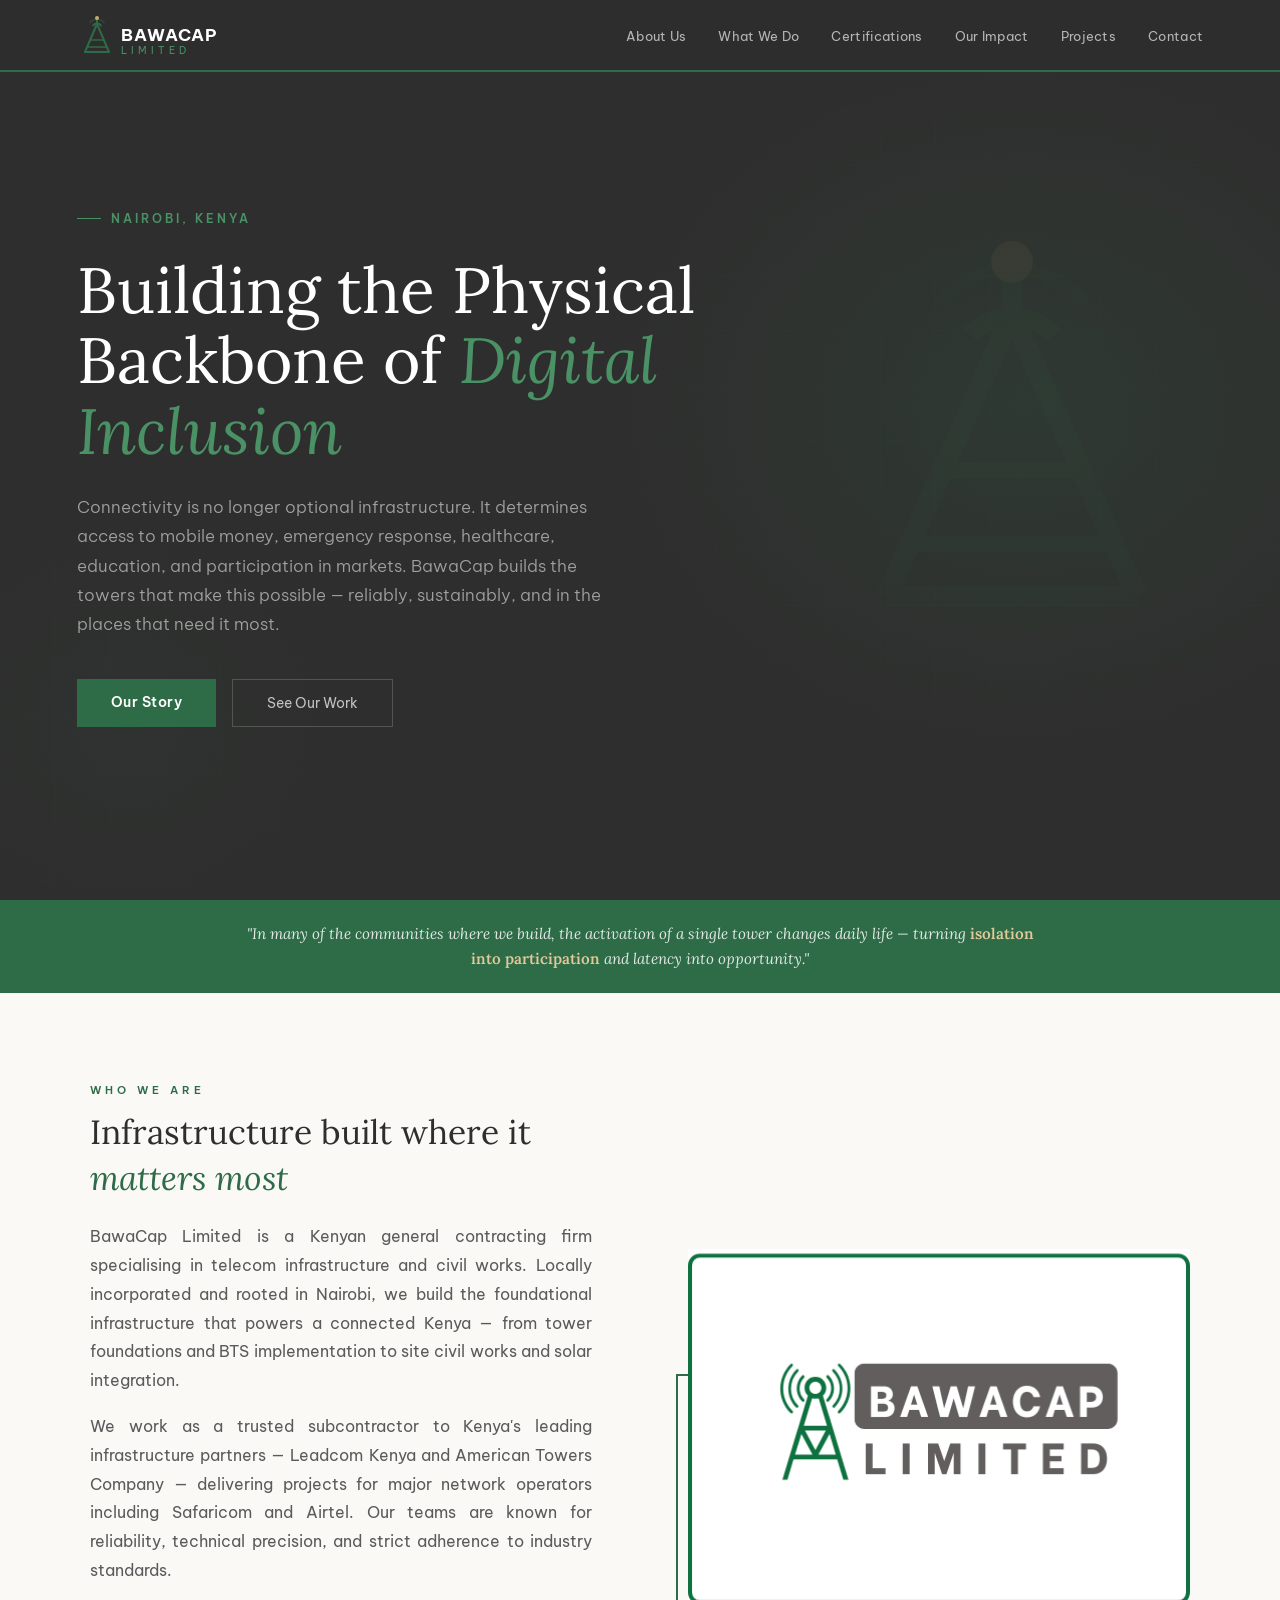
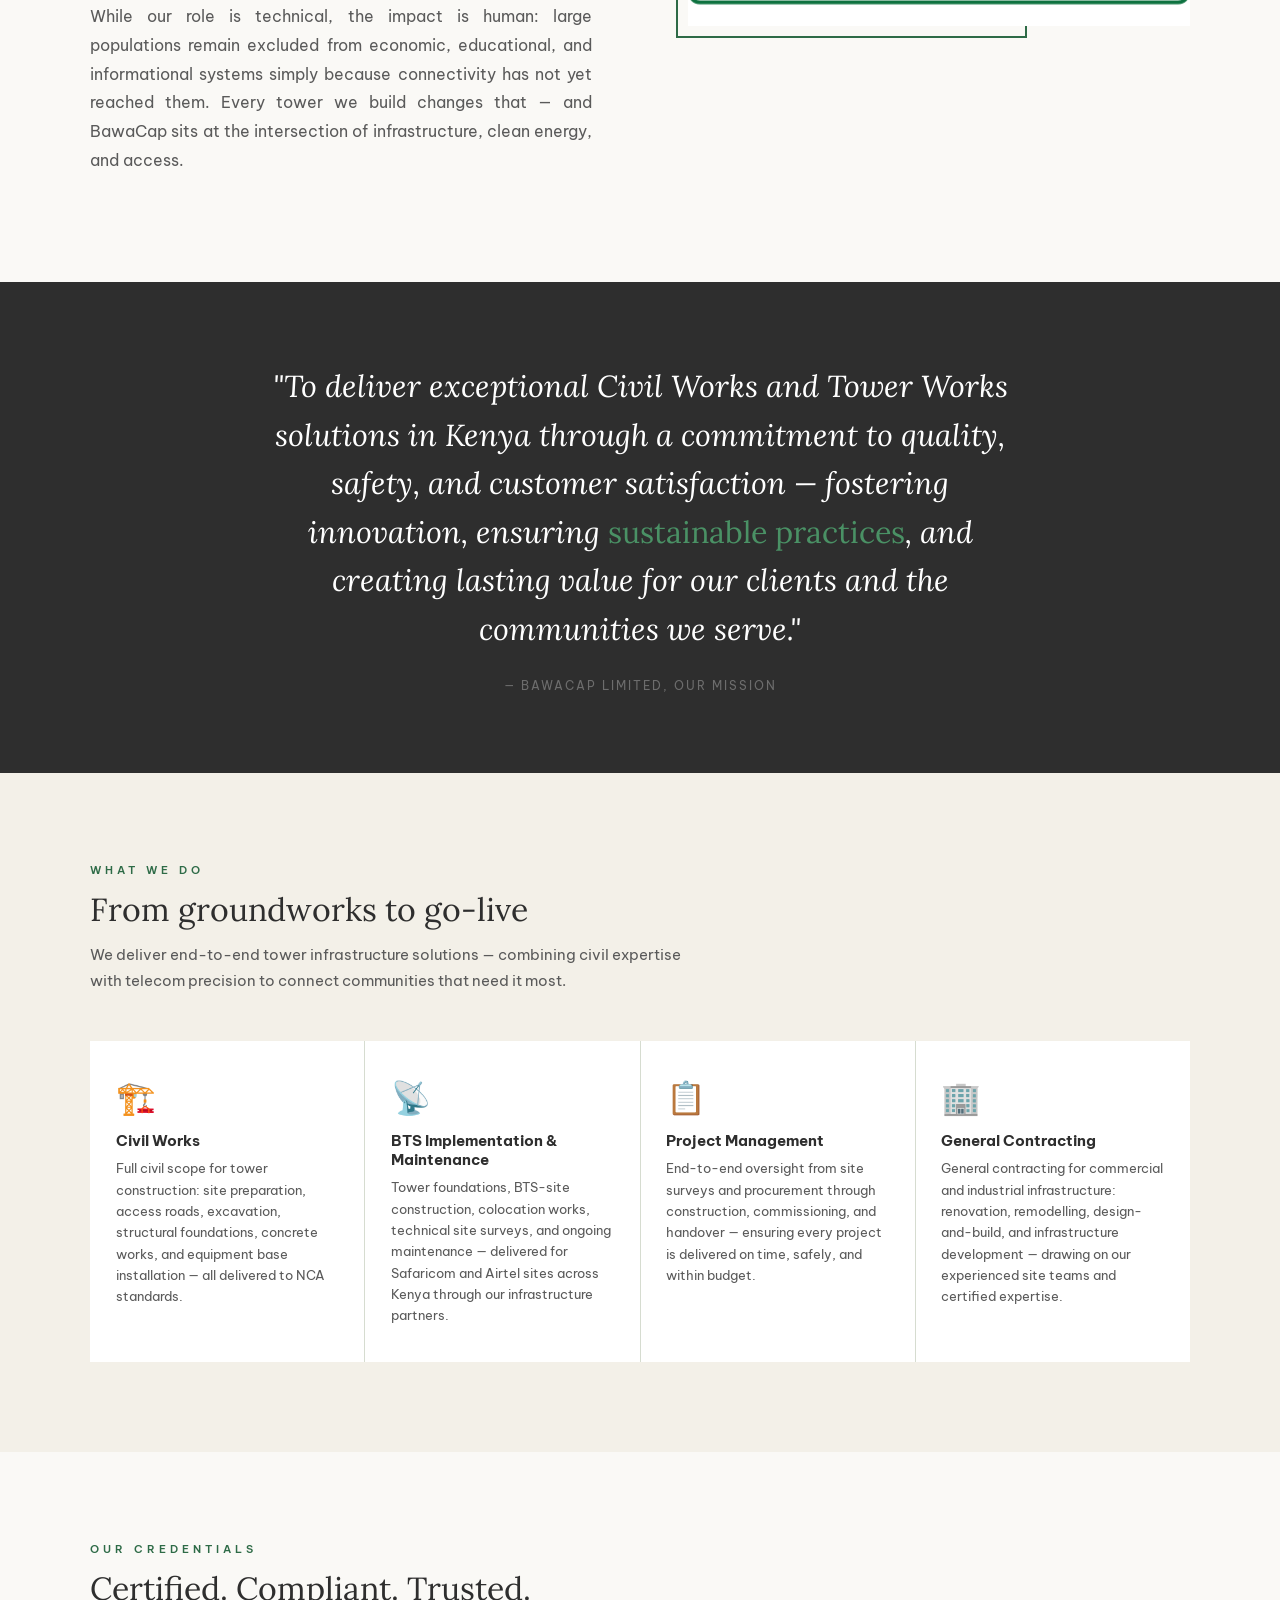
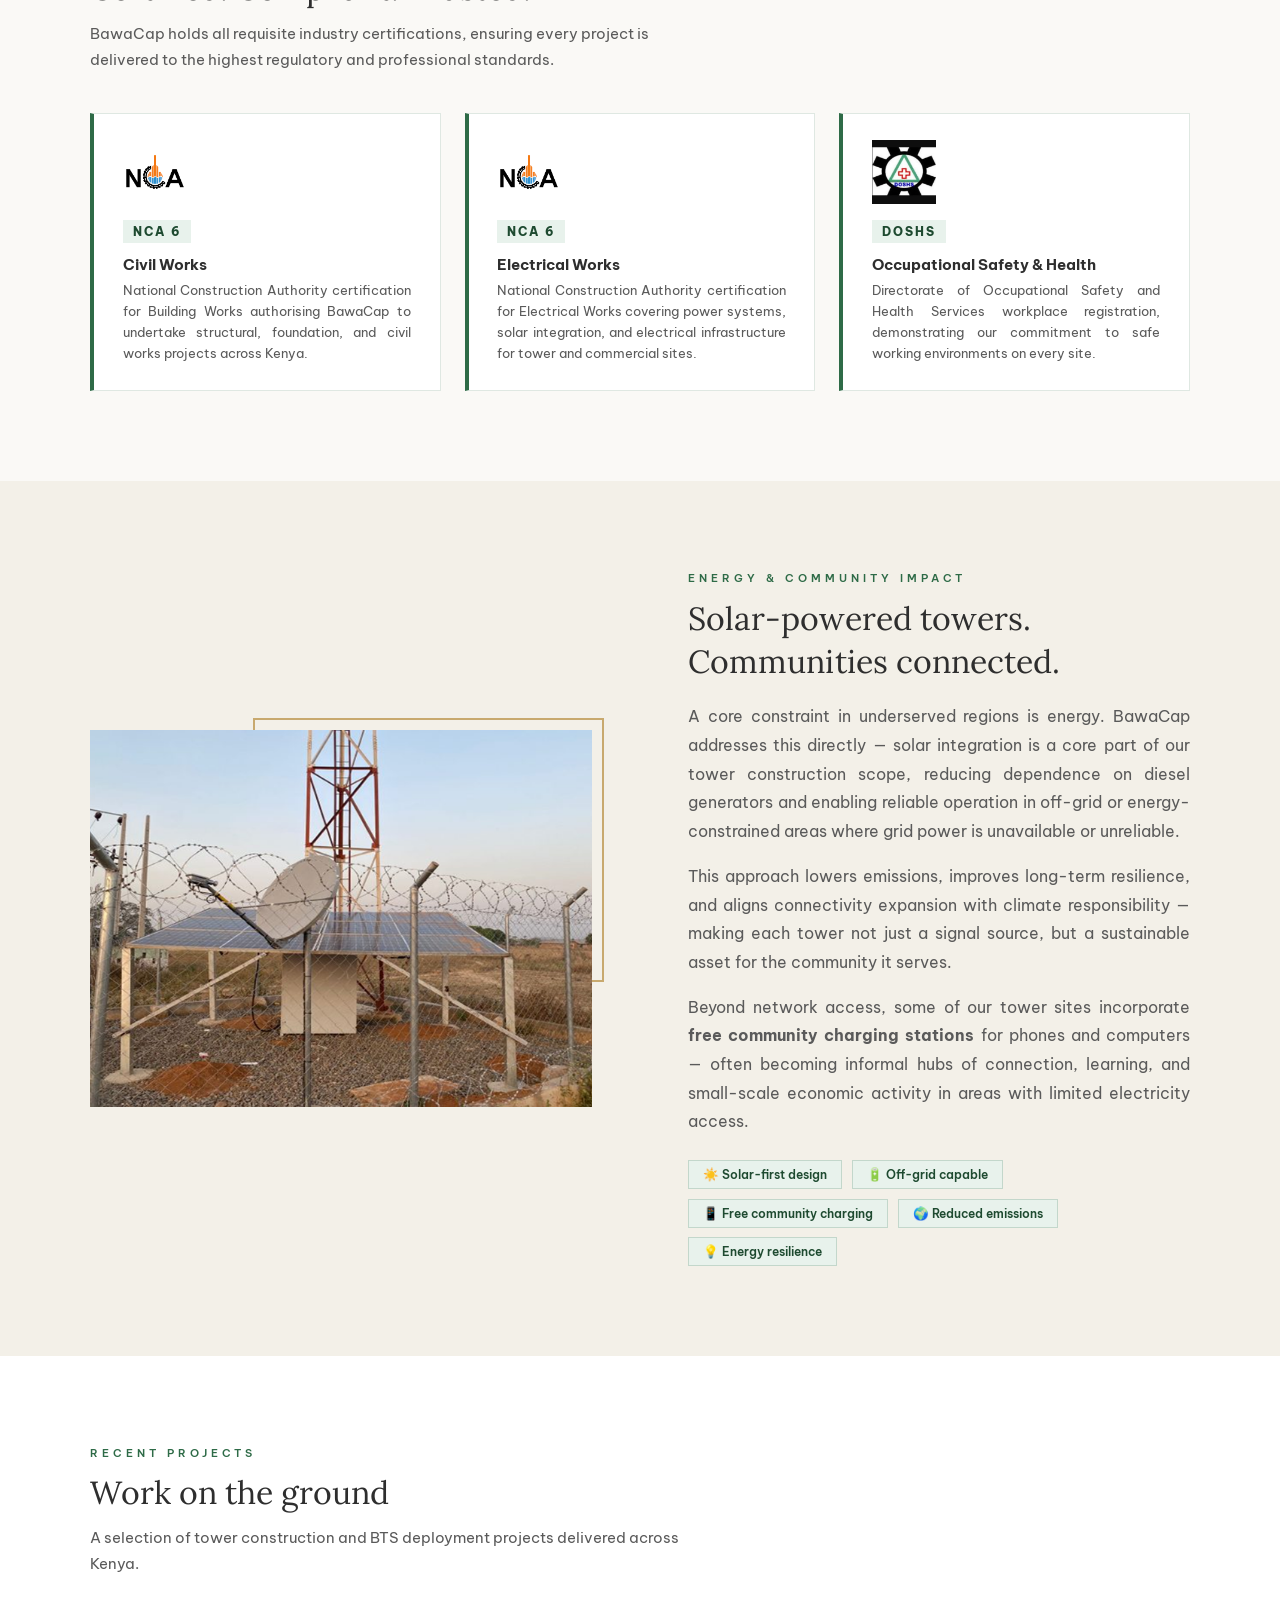
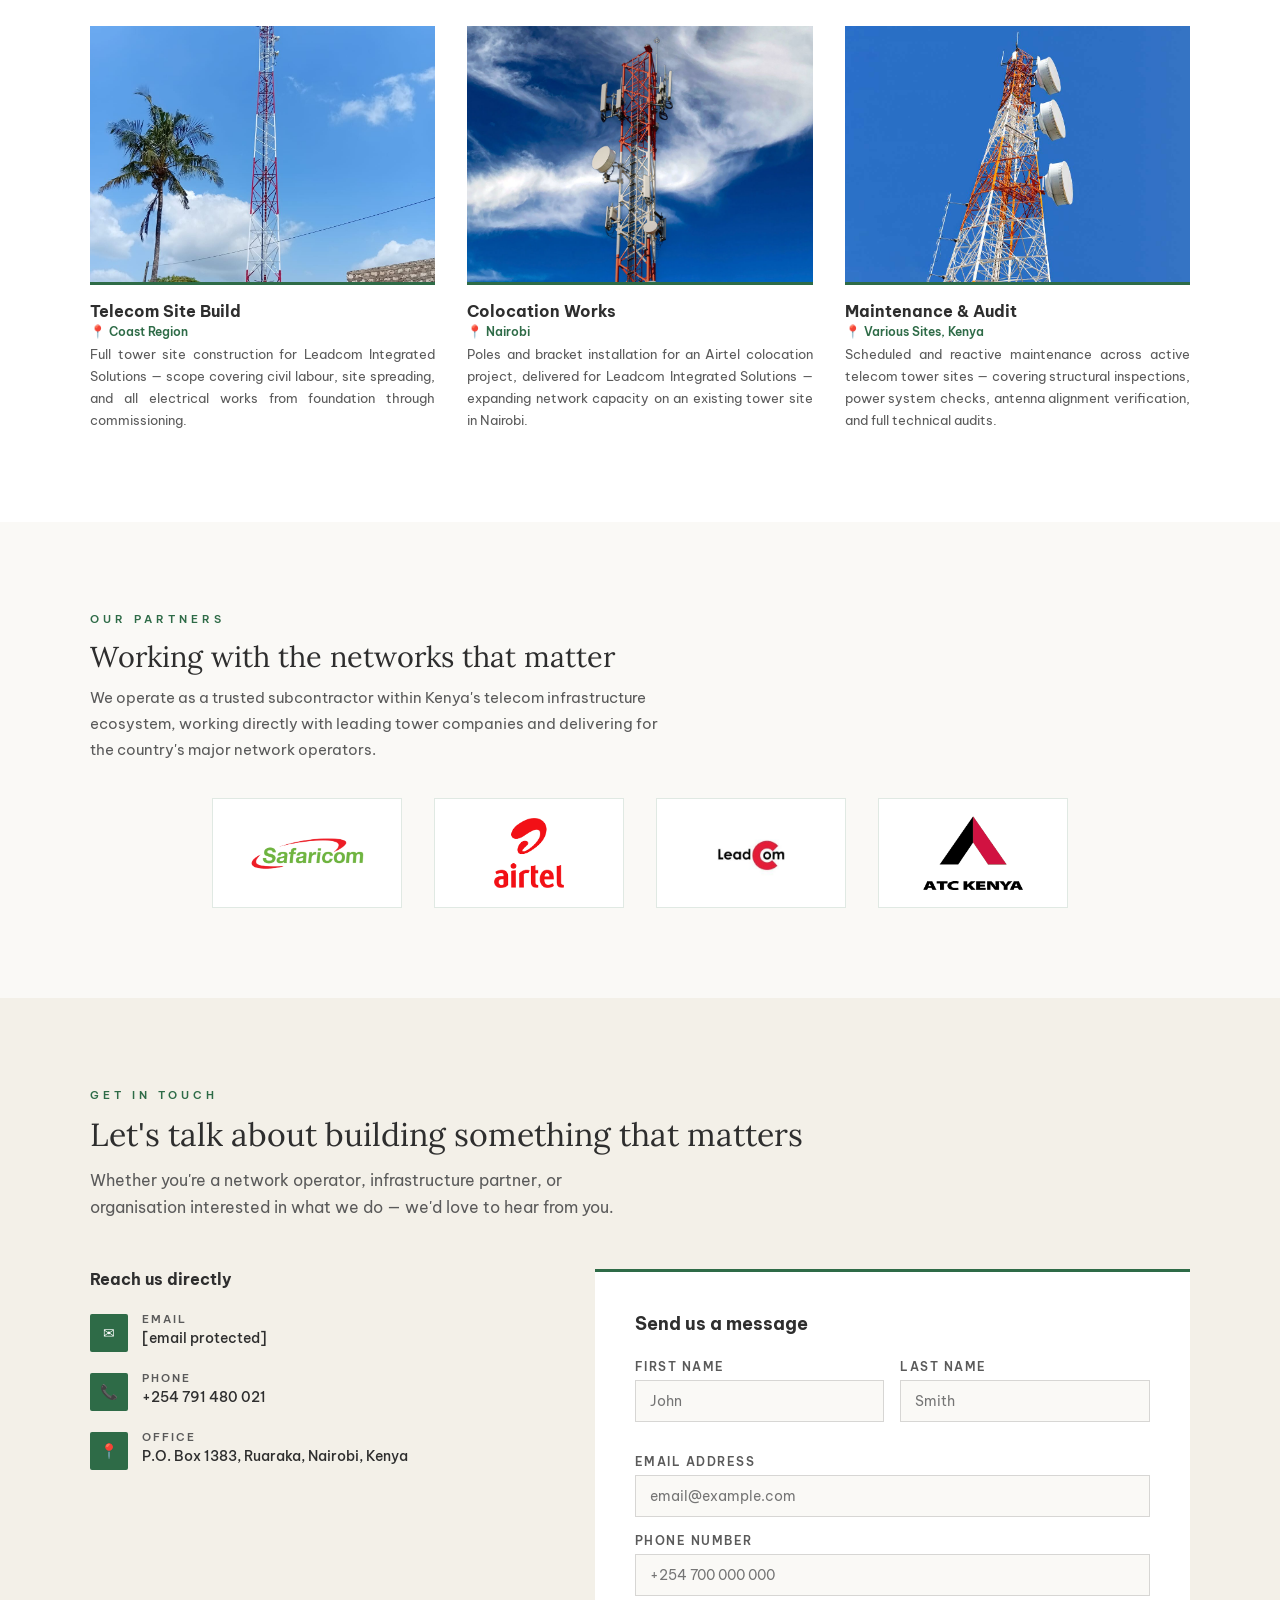
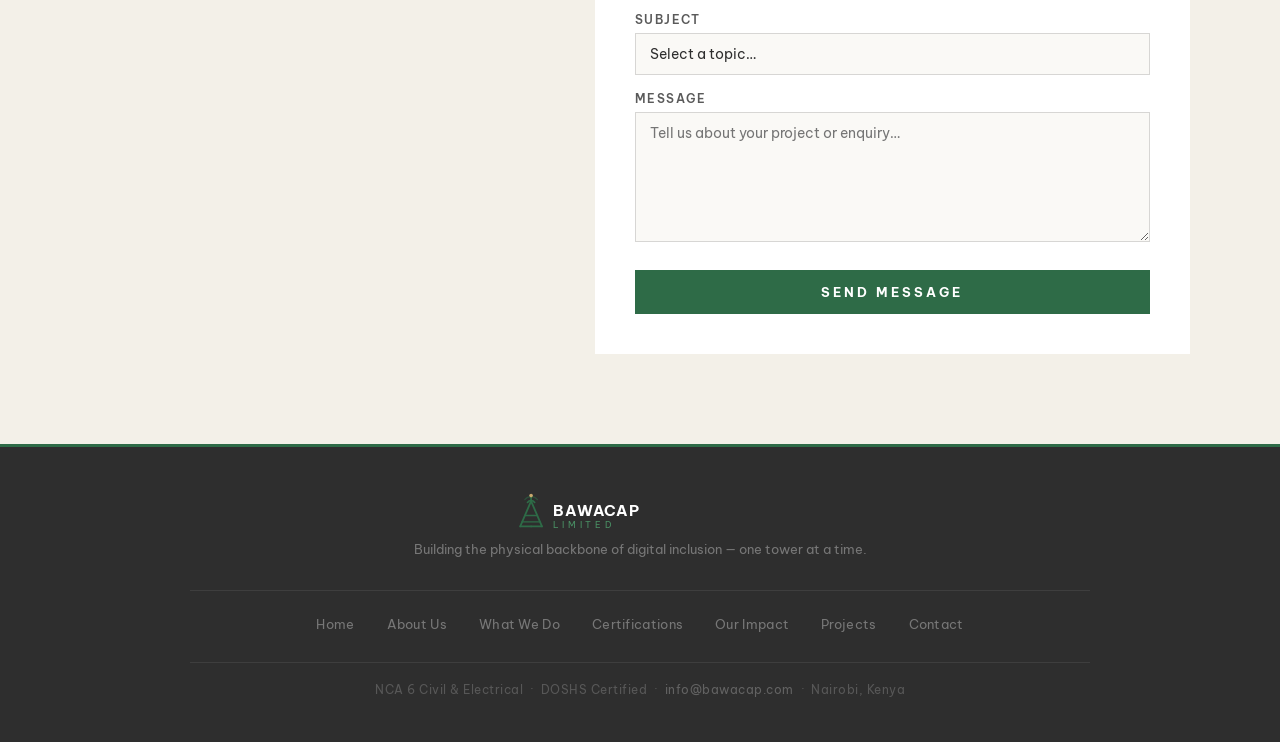
==== commit 1059969f: "Add files via upload" ====
--- a/index.html
+++ b/index.html
@@ -3,6 +3,10 @@
 <head>
 <meta charset="UTF-8" />
 <meta name="viewport" content="width=device-width, initial-scale=1.0" />
+<!-- Favicon — drop your icon at Images/favicon.png and it will appear automatically -->
+<link rel="icon"             type="image/png" href="Images/favicon.png" />
+<link rel="shortcut icon"    type="image/png" href="Images/favicon.png" />
+<link rel="apple-touch-icon"                  href="Images/favicon.png" />
 <title>BawaCap Limited – Building the Physical Backbone of Digital Inclusion</title>
 <link href="https://fonts.googleapis.com/css2?family=Be+Vietnam+Pro:ital,wght@0,300;0,400;0,500;0,600;0,700;0,800;1,400&family=Lora:ital,wght@0,400;0,600;1,400&display=swap" rel="stylesheet" />
 <style>
@@ -229,7 +233,7 @@
   .certs-inner > p { font-size: 0.96rem; color: var(--text-soft); line-height: 1.7; margin-bottom: 2.5rem; max-width: 600px; }
 
   .certs-grid {
-    display: grid; grid-template-columns: repeat(4, 1fr); gap: 1.5rem;
+    display: grid; grid-template-columns: repeat(3, 1fr); gap: 1.5rem;
   }
 
   .cert-card {
@@ -404,19 +408,73 @@
     to   { opacity: 1; transform: translateY(0); }
   }
 
+  /* ── TEXT JUSTIFICATION ── */
+  .mission-text p  { text-align: justify; }
+  .impact-text p   { text-align: justify; }
+  .cert-card p     { text-align: justify; }
+  .project-card p  { text-align: justify; }
+
+  /* ── HAMBURGER BUTTON ── */
+  .hamburger {
+    display: none;
+    flex-direction: column; justify-content: center; align-items: center;
+    gap: 5px; width: 42px; height: 42px;
+    background: none; border: none; cursor: pointer; padding: 6px; z-index: 200;
+  }
+  .hamburger span {
+    display: block; width: 22px; height: 2px;
+    background: rgba(255,255,255,0.85);
+    border-radius: 2px;
+    transition: transform 0.3s ease, opacity 0.25s ease, width 0.25s ease;
+    transform-origin: center;
+  }
+  .hamburger.open span:nth-child(1) { transform: translateY(7px) rotate(45deg); }
+  .hamburger.open span:nth-child(2) { opacity: 0; width: 0; }
+  .hamburger.open span:nth-child(3) { transform: translateY(-7px) rotate(-45deg); }
+
+  /* ── MOBILE DRAWER ── */
+  .mobile-menu {
+    display: none;
+    position: fixed; top: 72px; left: 0; right: 0; z-index: 99;
+    background: rgba(28,28,28,0.98);
+    backdrop-filter: blur(16px);
+    border-bottom: 2px solid var(--green);
+    flex-direction: column;
+    overflow: hidden;
+    max-height: 0;
+    transition: max-height 0.35s ease;
+  }
+  .mobile-menu.open { max-height: 460px; }
+  .mobile-menu a {
+    display: block; padding: 1rem 6%;
+    color: rgba(255,255,255,0.65); text-decoration: none;
+    font-size: 0.92rem; font-weight: 500; letter-spacing: 0.3px;
+    border-bottom: 1px solid rgba(255,255,255,0.06);
+    transition: color 0.2s, background 0.2s;
+  }
+  .mobile-menu a:hover,
+  .mobile-menu a:active { color: var(--green-light); background: rgba(46,107,71,0.08); }
+  .mobile-menu a:last-child { border-bottom: none; }
+
   @media (max-width: 900px) {
     .mission-inner, .impact-inner, .contact-layout { grid-template-columns: 1fr; gap: 3rem; }
     .services-grid { grid-template-columns: repeat(2, 1fr); }
     .projects-grid { grid-template-columns: repeat(2, 1fr); }
-    .certs-grid    { grid-template-columns: repeat(2, 1fr); }
+    .certs-grid    { grid-template-columns: repeat(2, 1fr) !important; }
     .footer-inner  { grid-template-columns: 1fr; gap: 2rem; }
     .form-row      { grid-template-columns: 1fr; }
   }
   @media (max-width: 600px) {
+    .hamburger     { display: flex; }
+    .mobile-menu   { display: flex; }
+    .nav-links     { display: none; }
     .services-grid { grid-template-columns: 1fr; }
     .projects-grid { grid-template-columns: 1fr; }
-    .certs-grid    { grid-template-columns: 1fr; }
-    .nav-links     { display: none; }
+    .certs-grid    { grid-template-columns: 1fr !important; }
+    .partner-logos { gap: 1rem; }
+    .partner-logo  { width: 130px; height: 90px; }
+    .hero          { padding: 110px 5% 80px; }
+    section        { padding: 60px 5%; }
   }
 </style>
 </head>
@@ -465,7 +523,46 @@
     <li><a href="#projects">Projects</a></li>
     <li><a href="#contact">Contact</a></li>
   </ul>
+
+  <!-- Hamburger — visible on mobile only -->
+  <button class="hamburger" id="hamburger" aria-label="Open navigation menu" aria-expanded="false">
+    <span></span><span></span><span></span>
+  </button>
 </nav>
+
+<!-- Mobile nav drawer -->
+<div class="mobile-menu" id="mobileMenu" role="navigation" aria-label="Mobile navigation">
+  <a href="#mission"        onclick="closeMobileMenu()">About Us</a>
+  <a href="#services"       onclick="closeMobileMenu()">What We Do</a>
+  <a href="#certifications" onclick="closeMobileMenu()">Certifications</a>
+  <a href="#impact"         onclick="closeMobileMenu()">Our Impact</a>
+  <a href="#projects"       onclick="closeMobileMenu()">Projects</a>
+  <a href="#contact"        onclick="closeMobileMenu()">Contact</a>
+</div>
+
+<script>
+  const hamburger   = document.getElementById('hamburger');
+  const mobileMenu  = document.getElementById('mobileMenu');
+
+  hamburger.addEventListener('click', function () {
+    const isOpen = mobileMenu.classList.toggle('open');
+    hamburger.classList.toggle('open', isOpen);
+    hamburger.setAttribute('aria-expanded', isOpen);
+  });
+
+  function closeMobileMenu() {
+    mobileMenu.classList.remove('open');
+    hamburger.classList.remove('open');
+    hamburger.setAttribute('aria-expanded', false);
+  }
+
+  // Close drawer on outside click
+  document.addEventListener('click', function(e) {
+    if (!hamburger.contains(e.target) && !mobileMenu.contains(e.target)) {
+      closeMobileMenu();
+    }
+  });
+</script>
 
 <!-- HERO -->
 <section class="hero">
@@ -565,7 +662,7 @@
     <span class="section-eyebrow">Our Credentials</span>
     <h2>Certified. Compliant. Trusted.</h2>
     <p>BawaCap holds all requisite industry certifications, ensuring every project is delivered to the highest regulatory and professional standards.</p>
-    <div class="certs-grid" style="grid-template-columns: repeat(3, 1fr);">
+    <div class="certs-grid">
       <div class="cert-card">
         <img src="Images/NCA.png" alt="NCA — National Construction Authority"
              style="height:64px; width:auto; object-fit:contain; display:block; margin-bottom:1rem;" />
@@ -702,7 +799,7 @@
           <div class="cc-icon">✉</div>
           <div class="cc-text">
             <div class="cc-label">Email</div>
-            <div class="cc-value"><a href="mailto:info@bawacap.com" style="color:inherit; text-decoration:none;">info@bawacap.com</a></div>
+            <div class="cc-value"><a href="/cdn-cgi/l/email-protection#fc95929a93bc9e9d8b9d9f9d8cd29f9391" style="color:inherit; text-decoration:none;"><span class="__cf_email__" data-cfemail="c8a1a6aea788aaa9bfa9aba9b8e6aba7a5">[email&#160;protected]</span></a></div>
           </div>
         </div>
         <div class="contact-item">
@@ -789,12 +886,12 @@
              background:#fff5f5; border-left:3px solid #c0392b;">
           <p style="font-size:0.88rem; color:#c0392b; line-height:1.6;">
             Something went wrong — please try again or email us directly at
-            <a href="mailto:info@bawacap.com" style="color:#c0392b;">info@bawacap.com</a>.
+            <a href="/cdn-cgi/l/email-protection#3950575f56795b584e585a5849175a5654" style="color:#c0392b;"><span class="__cf_email__" data-cfemail="274e49414867454650464446570944484a">[email&#160;protected]</span></a>.
           </p>
         </div>
       </div>
 
-      <script>
+      <script data-cfasync="false" src="/cdn-cgi/scripts/5c5dd728/cloudflare-static/email-decode.min.js"></script><script>
         const form = document.getElementById('contactForm');
         const successBox = document.getElementById('formSuccess');
         const errorBox = document.getElementById('formError');
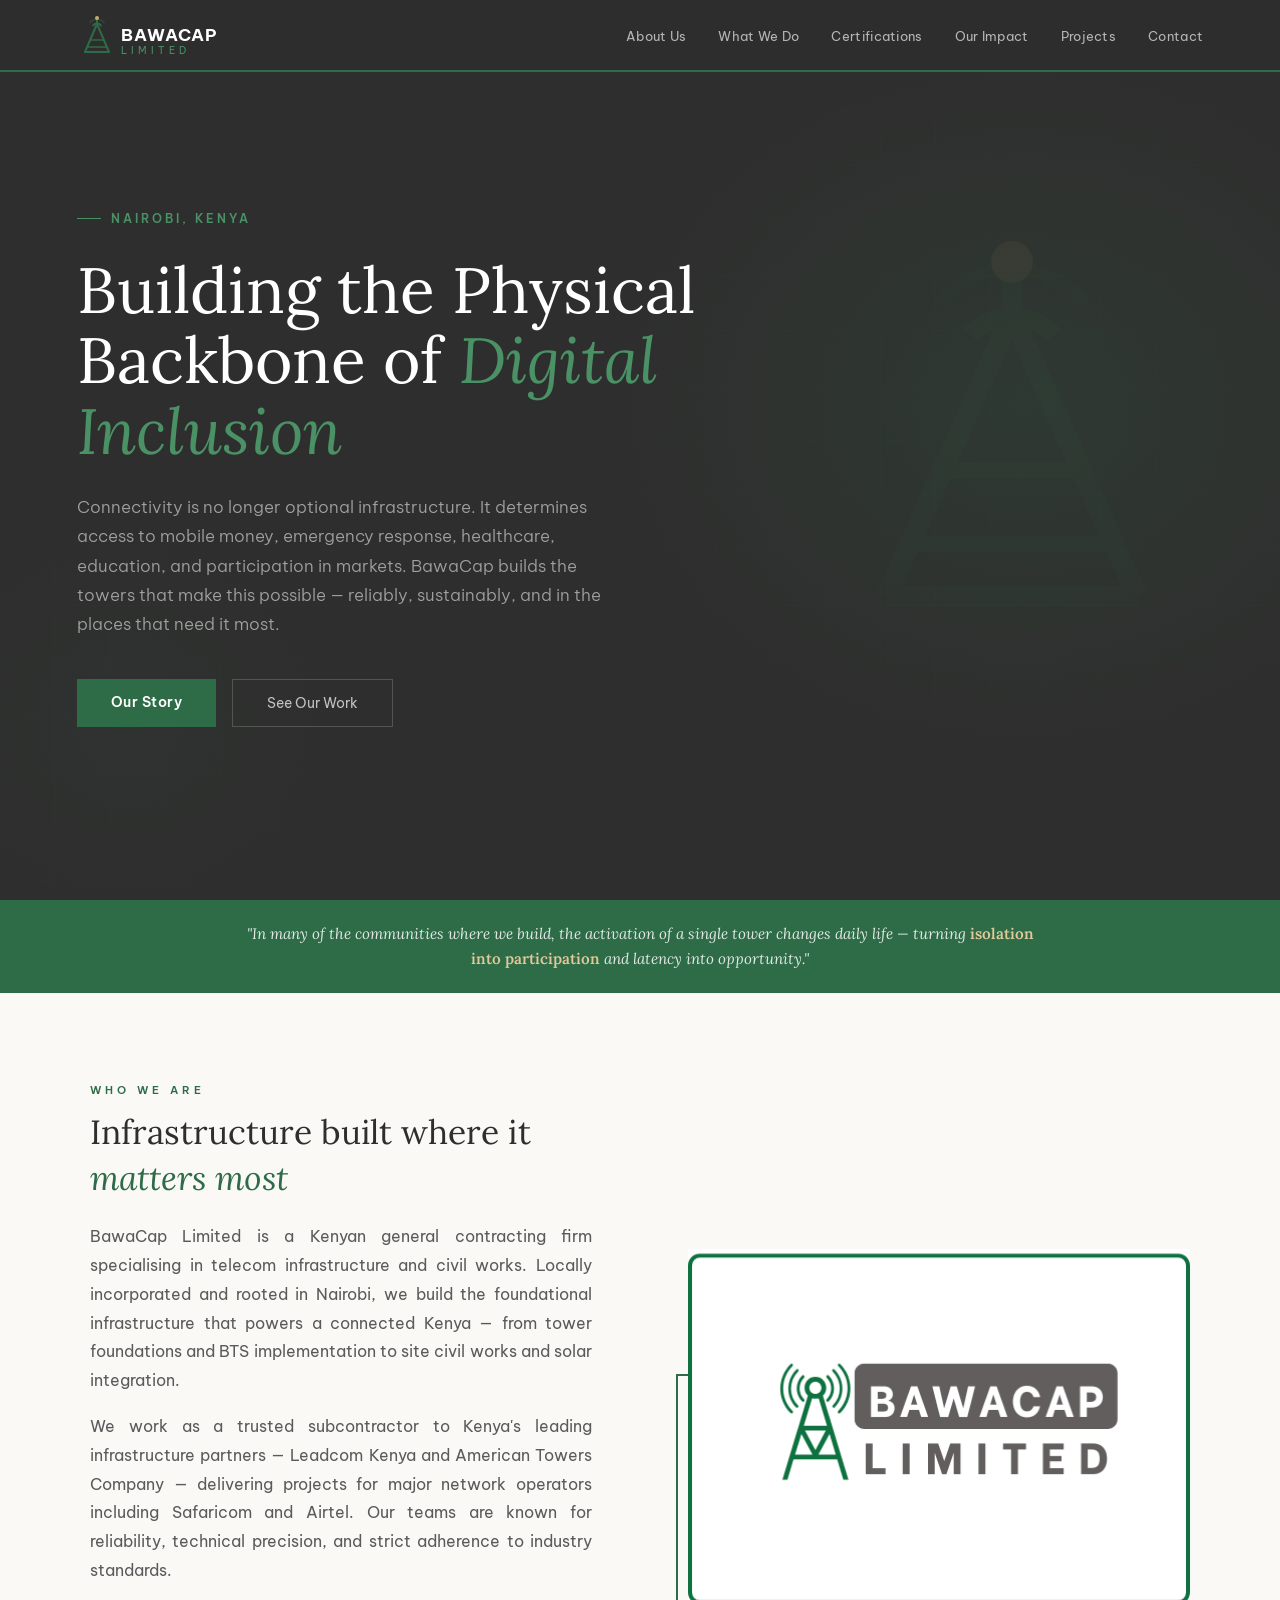
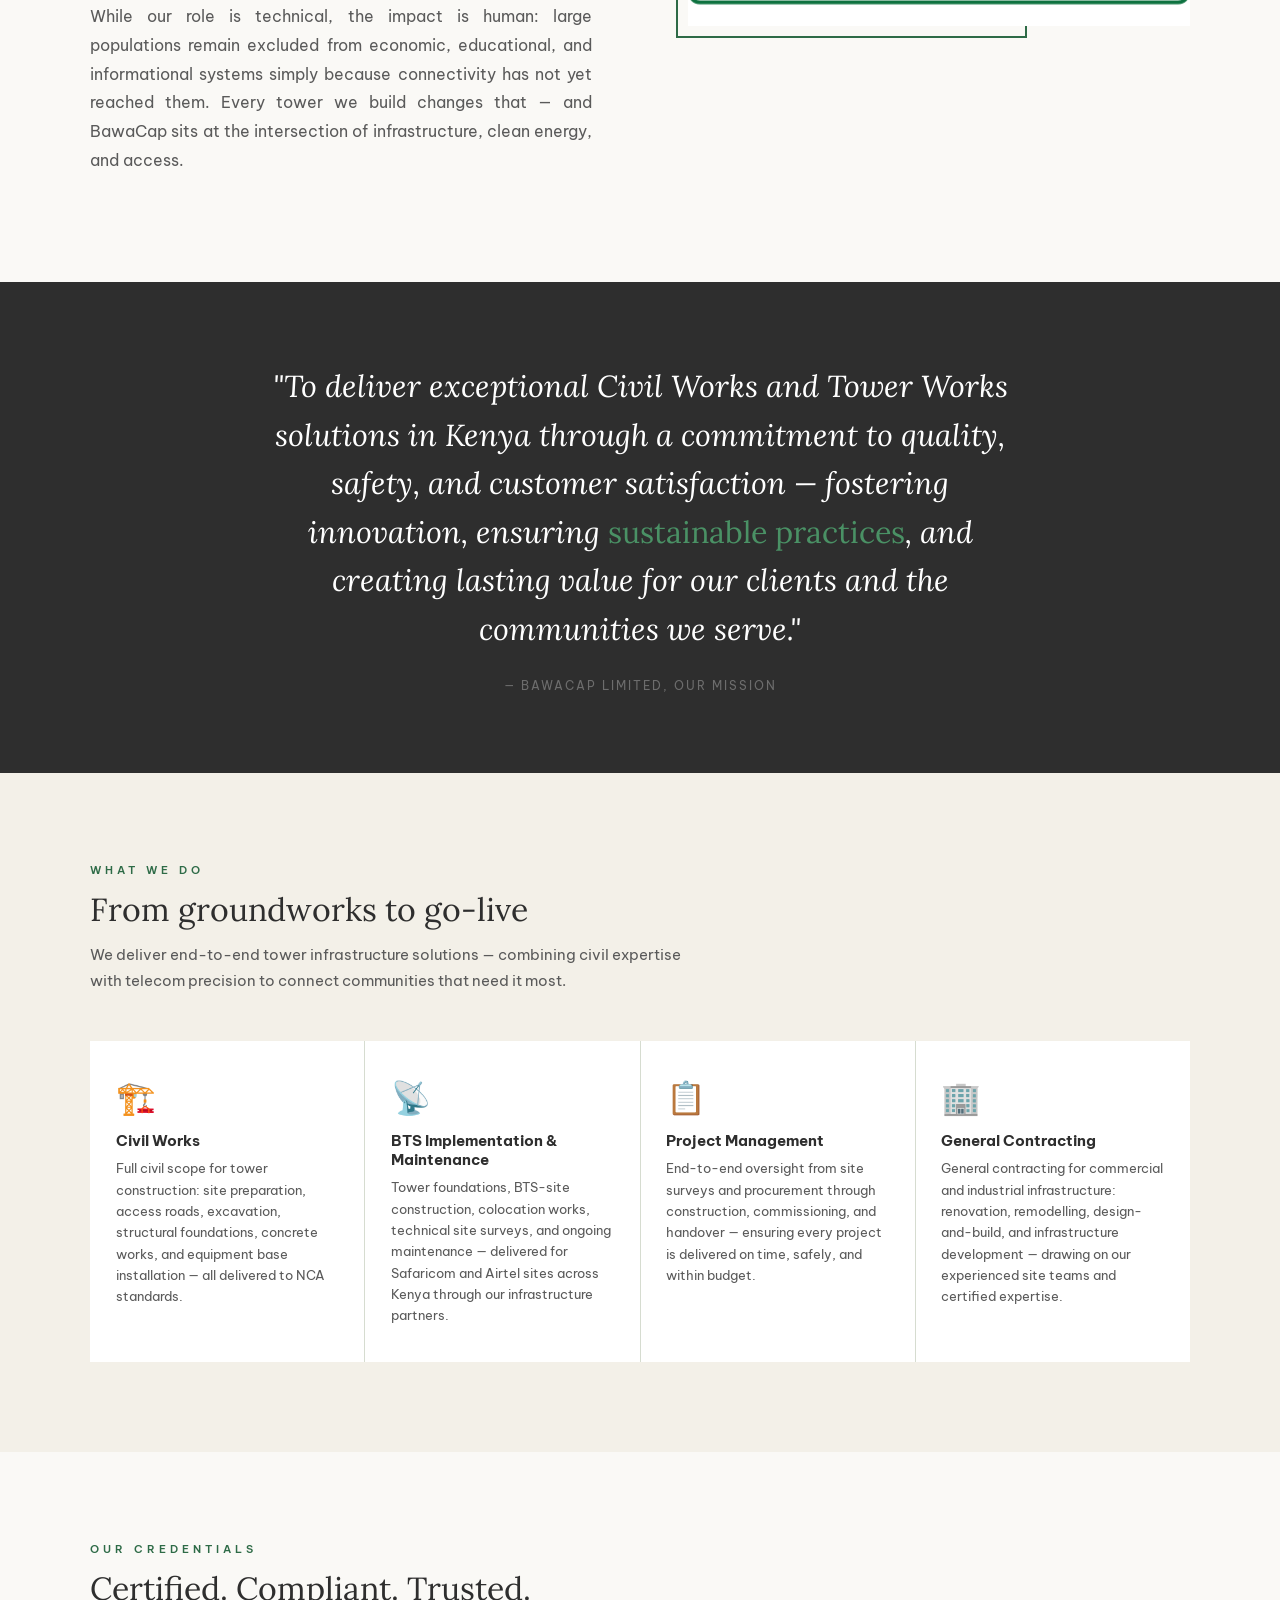
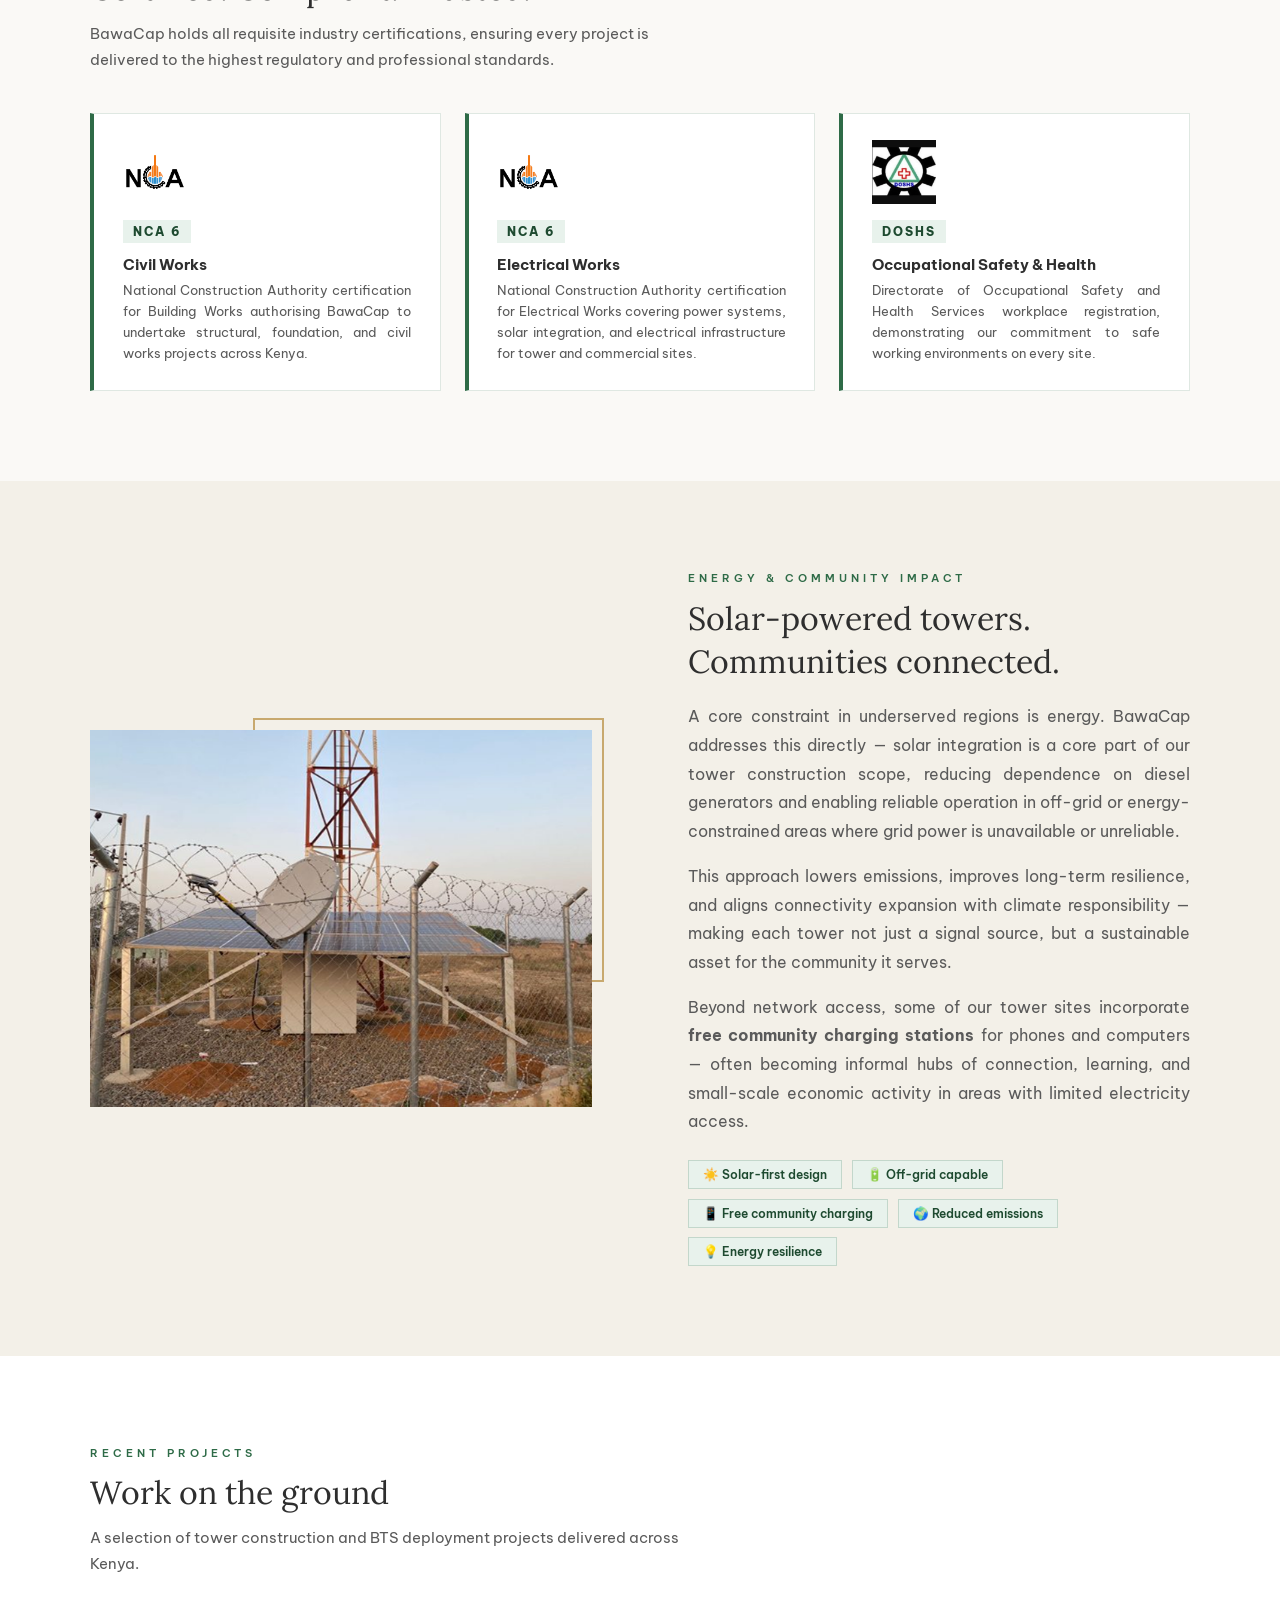
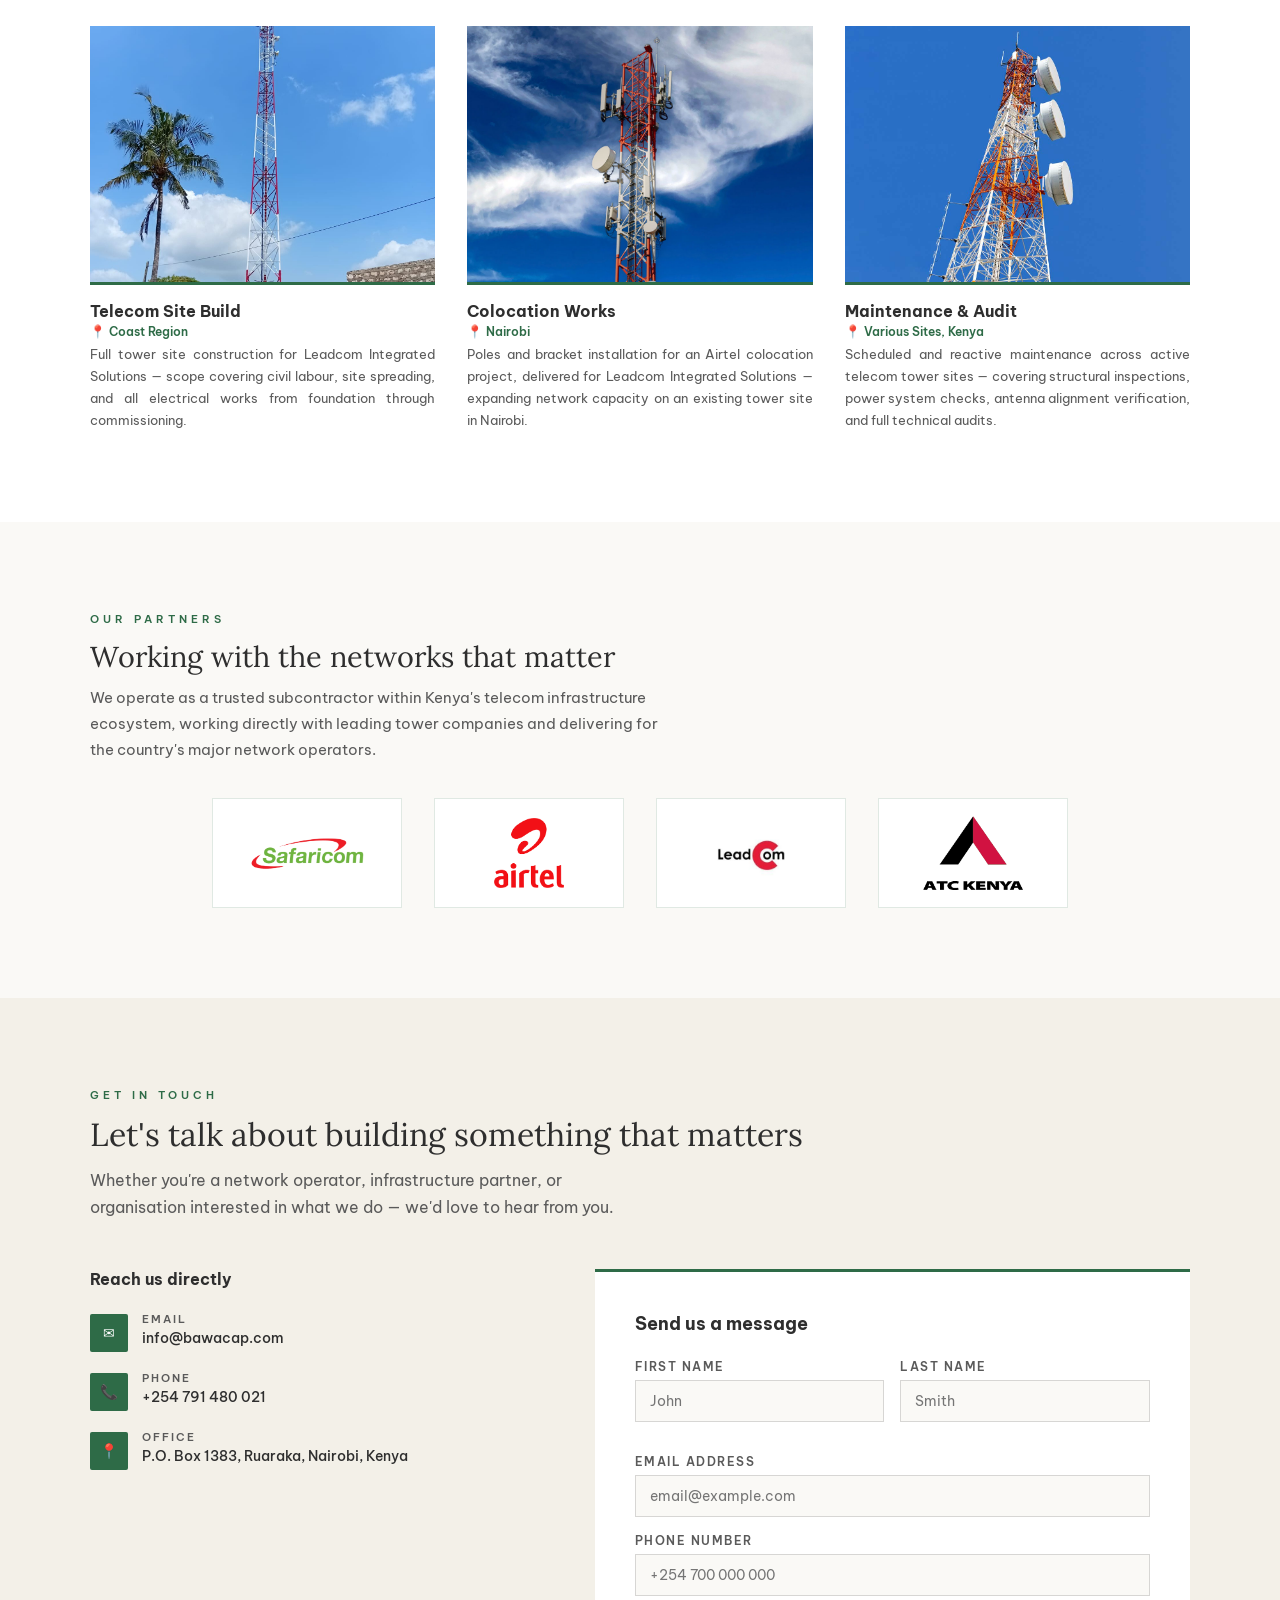
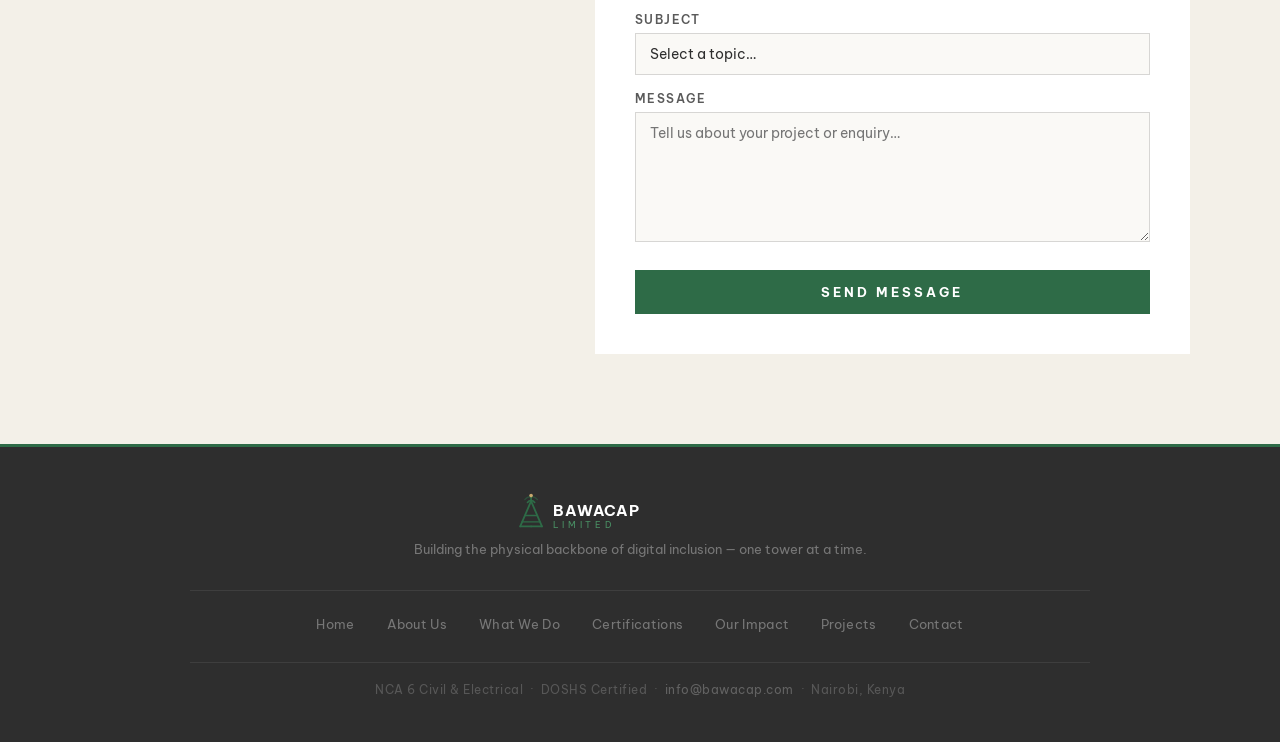
==== commit 1b1d57e7: "Add files via upload" ====
--- a/index.html
+++ b/index.html
@@ -799,7 +799,7 @@
           <div class="cc-icon">✉</div>
           <div class="cc-text">
             <div class="cc-label">Email</div>
-            <div class="cc-value"><a href="/cdn-cgi/l/email-protection#fc95929a93bc9e9d8b9d9f9d8cd29f9391" style="color:inherit; text-decoration:none;"><span class="__cf_email__" data-cfemail="c8a1a6aea788aaa9bfa9aba9b8e6aba7a5">[email&#160;protected]</span></a></div>
+            <div class="cc-value"><a href="mailto:info@bawacap.com" style="color:inherit; text-decoration:none;">info@bawacap.com</a></div>
           </div>
         </div>
         <div class="contact-item">
@@ -886,12 +886,12 @@
              background:#fff5f5; border-left:3px solid #c0392b;">
           <p style="font-size:0.88rem; color:#c0392b; line-height:1.6;">
             Something went wrong — please try again or email us directly at
-            <a href="/cdn-cgi/l/email-protection#3950575f56795b584e585a5849175a5654" style="color:#c0392b;"><span class="__cf_email__" data-cfemail="274e49414867454650464446570944484a">[email&#160;protected]</span></a>.
+            <a href="mailto:info@bawacap.com" style="color:#c0392b;">info@bawacap.com</a>.
           </p>
         </div>
       </div>
 
-      <script data-cfasync="false" src="/cdn-cgi/scripts/5c5dd728/cloudflare-static/email-decode.min.js"></script><script>
+      <script>
         const form = document.getElementById('contactForm');
         const successBox = document.getElementById('formSuccess');
         const errorBox = document.getElementById('formError');
